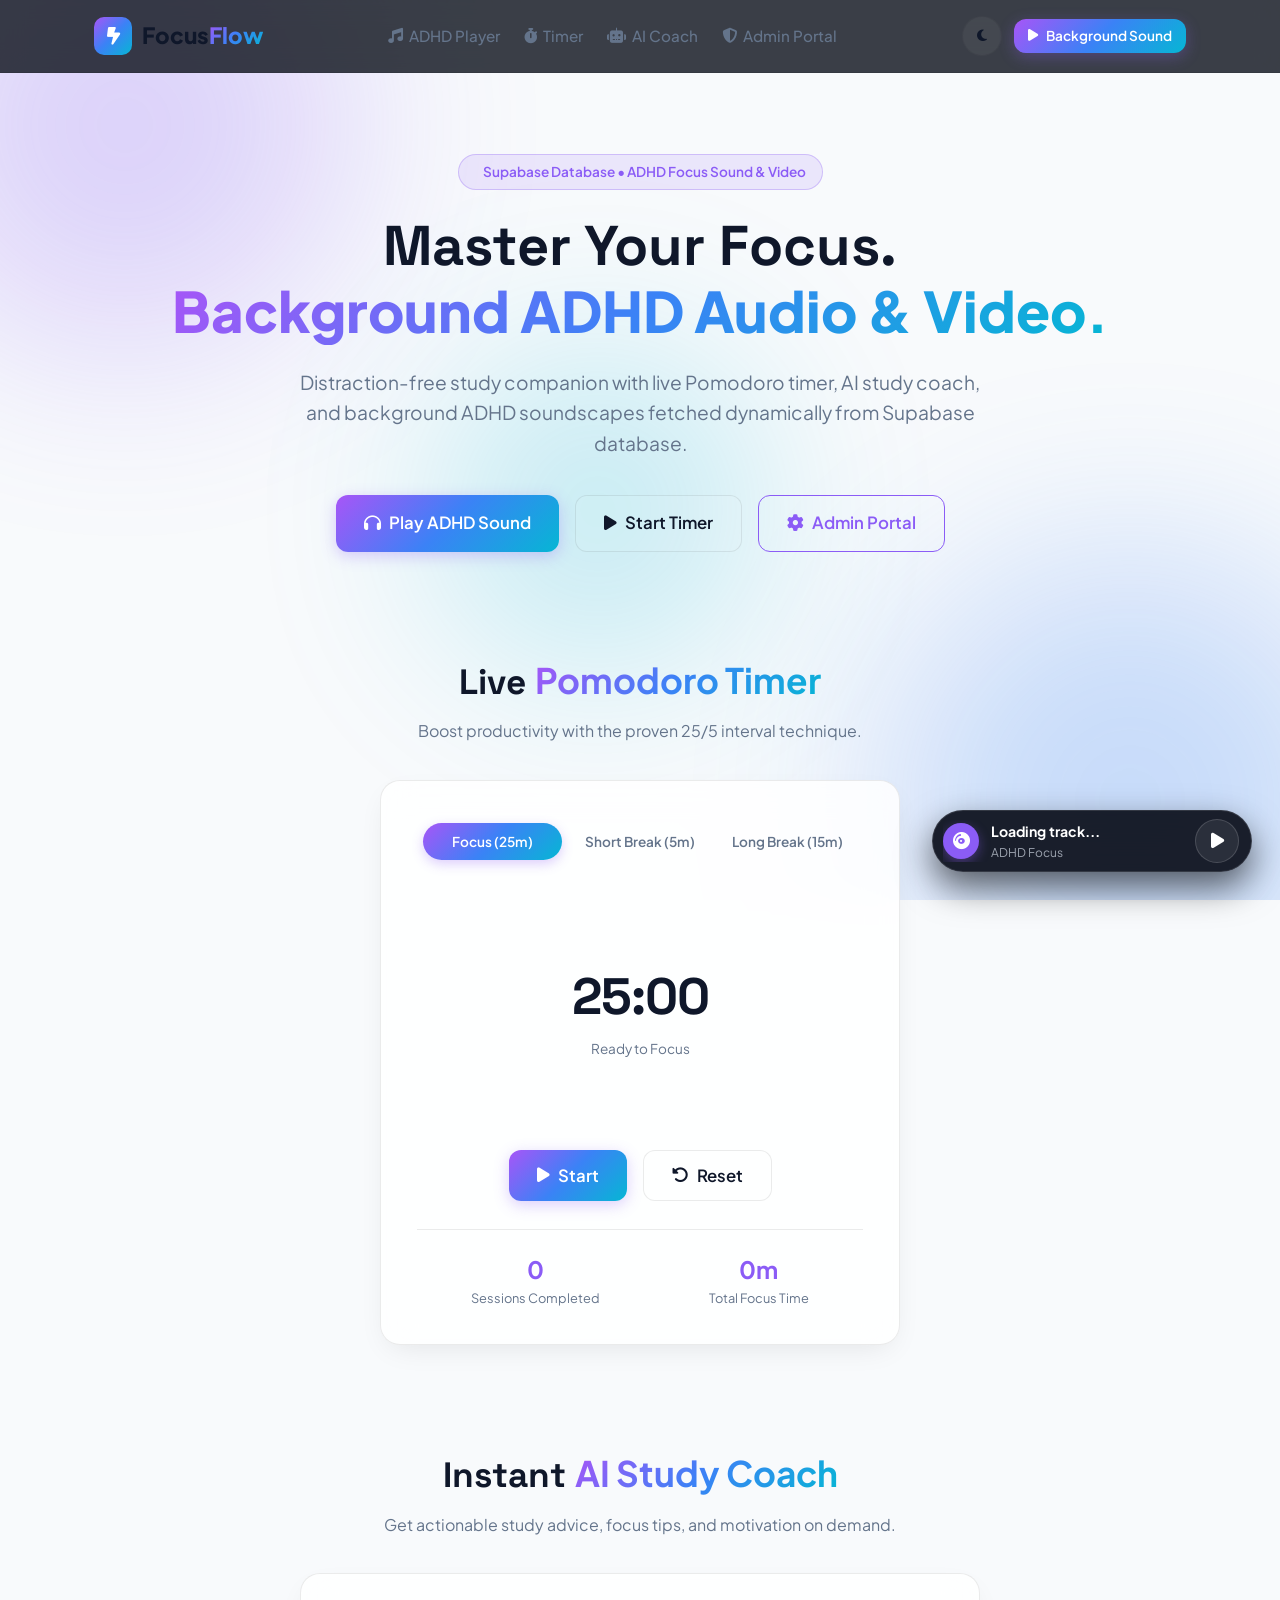
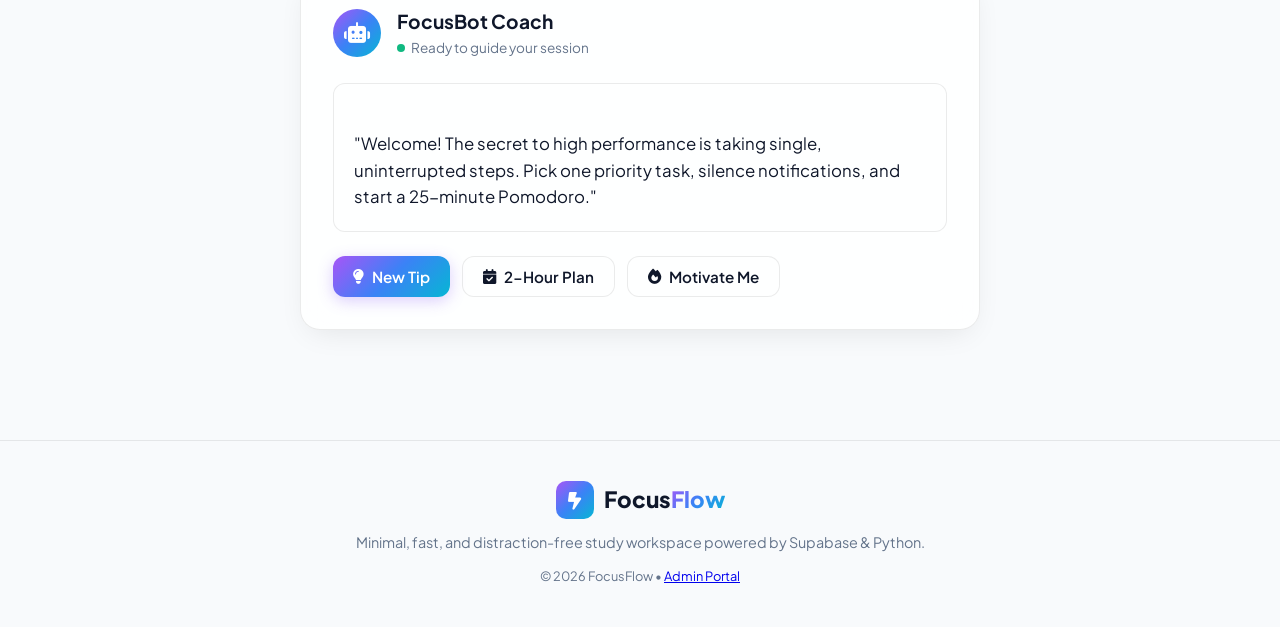
==== index.html @ 46e99bf9 "FocusFlow: Add Supabase ADHD media player, Admin Portal, and Python server" ====
<!DOCTYPE html>
<html lang="en" data-theme="dark">
<head>
  <meta charset="UTF-8">
  <meta name="viewport" content="width=device-width, initial-scale=1.0">
  <title>FocusFlow — Minimal AI Study Partner & ADHD Focus Player</title>
  <link rel="preconnect" href="https://fonts.googleapis.com">
  <link rel="preconnect" href="https://fonts.gstatic.com" crossorigin>
  <link href="https://fonts.googleapis.com/css2?family=Plus+Jakarta+Sans:wght@400;500;600;700;800&family=Space+Grotesk:wght@600;700&display=swap" rel="stylesheet">
  <link rel="stylesheet" href="https://cdnjs.cloudflare.com/ajax/libs/font-awesome/6.5.2/css/all.min.css">
  <link rel="stylesheet" href="style.css">
</head>
<body>
  <!-- Ambient background glow orbs -->
  <div class="bg-glow">
    <div class="glow-orb orb-1"></div>
    <div class="glow-orb orb-2"></div>
    <div class="glow-orb orb-3"></div>
  </div>

  <!-- Background Video Overlay Container -->
  <div id="videoBackground" class="video-bg-container hidden">
    <iframe id="bgVideoIframe" src="" frameborder="0" allow="autoplay; encrypted-media" allowfullscreen></iframe>
    <div class="video-overlay-shade"></div>
    <button id="closeVideoBgBtn" class="btn-close-video" title="Close Background Video"><i class="fa-solid fa-xmark"></i></button>
  </div>

  <!-- Top Navigation Bar -->
  <header class="navbar">
    <div class="nav-container">
      <a href="#" class="brand">
        <span class="brand-icon"><i class="fa-solid fa-bolt-lightning"></i></span>
        <span class="brand-name">Focus<span class="gradient-text">Flow</span></span>
      </a>
      <div class="nav-links">
        <a href="#adhd-player"><i class="fa-solid fa-music"></i> ADHD Player</a>
        <a href="#timer-demo"><i class="fa-solid fa-stopwatch"></i> Timer</a>
        <a href="#ai-coach"><i class="fa-solid fa-robot"></i> AI Coach</a>
        <a href="admin.html" class="nav-admin-link"><i class="fa-solid fa-shield-halved"></i> Admin Portal</a>
      </div>
      <div class="nav-actions">
        <button id="themeToggle" class="icon-button" title="Toggle Theme" aria-label="Toggle theme">
          <i class="fa-solid fa-moon" id="themeIcon"></i>
        </button>
        <a href="#adhd-player" class="btn btn-primary btn-sm"><i class="fa-solid fa-play"></i> Background Sound</a>
      </div>
    </div>
  </header>

  <!-- Hero Section -->
  <main>
    <section class="hero-section">
      <div class="container hero-container">
        <div class="badge">
          <i class="fa-solid fa-sparkles"></i> Supabase Database • ADHD Focus Sound & Video
        </div>
        <h1 class="hero-title">
          Master Your Focus.<br>
          <span class="gradient-text">Background ADHD Audio & Video.</span>
        </h1>
        <p class="hero-subtitle">
          Distraction-free study companion with live Pomodoro timer, AI study coach, and background ADHD soundscapes fetched dynamically from Supabase database.
        </p>
        <div class="hero-buttons">
          <a href="#adhd-player" class="btn btn-primary btn-lg">
            <i class="fa-solid fa-headphones"></i> Play ADHD Sound
          </a>
          <a href="#timer-demo" class="btn btn-secondary btn-lg">
            <i class="fa-solid fa-play"></i> Start Timer
          </a>
          <a href="admin.html" class="btn btn-outline btn-lg">
            <i class="fa-solid fa-gear"></i> Admin Portal
          </a>
        </div>
      </div>
    </section>

    <!-- Interactive Live Pomodoro Timer Demo Section -->
    <section id="timer-demo" class="timer-section">
      <div class="container">
        <div class="section-header">
          <h2 class="section-title">Live <span class="gradient-text">Pomodoro Timer</span></h2>
          <p class="section-desc">Boost productivity with the proven 25/5 interval technique.</p>
        </div>

        <div class="timer-card glass-card">
          <div class="timer-modes">
            <button class="mode-tab active" data-time="1500" data-label="Focus Session">Focus (25m)</button>
            <button class="mode-tab" data-time="300" data-label="Short Break">Short Break (5m)</button>
            <button class="mode-tab" data-time="900" data-label="Long Break">Long Break (15m)</button>
          </div>

          <div class="timer-circle-wrap">
            <svg class="progress-ring" width="220" height="220">
              <circle class="progress-ring-bg" stroke="currentColor" stroke-width="8" fill="transparent" r="95" cx="110" cy="110"/>
              <circle class="progress-ring-fg" id="progressRing" stroke="currentColor" stroke-width="8" fill="transparent" r="95" cx="110" cy="110"/>
            </svg>
            <div class="timer-center-info">
              <span id="timeDisplay" class="time-text">25:00</span>
              <span id="sessionStatus" class="session-label">Ready to Focus</span>
            </div>
          </div>

          <div class="timer-controls">
            <button id="startTimerBtn" class="btn btn-primary btn-lg">
              <i class="fa-solid fa-play" id="playIcon"></i> <span id="startBtnText">Start</span>
            </button>
            <button id="resetTimerBtn" class="btn btn-secondary btn-lg" title="Reset Timer">
              <i class="fa-solid fa-rotate-left"></i> Reset
            </button>
          </div>

          <div class="quick-stats">
            <div class="stat-box">
              <span class="stat-num" id="sessionsCompleted">0</span>
              <span class="stat-text">Sessions Completed</span>
            </div>
            <div class="stat-box">
              <span class="stat-num" id="minutesFocused">0m</span>
              <span class="stat-text">Total Focus Time</span>
            </div>
          </div>
        </div>
      </div>
    </section>

    <!-- AI Study Coach Section -->
    <section id="ai-coach" class="ai-section">
      <div class="container">
        <div class="section-header">
          <h2 class="section-title">Instant <span class="gradient-text">AI Study Coach</span></h2>
          <p class="section-desc">Get actionable study advice, focus tips, and motivation on demand.</p>
        </div>

        <div class="ai-card glass-card">
          <div class="ai-coach-header">
            <div class="ai-avatar">
              <i class="fa-solid fa-robot"></i>
            </div>
            <div>
              <h3 class="ai-name">FocusBot Coach</h3>
              <p class="ai-status"><span class="status-dot"></span> Ready to guide your session</p>
            </div>
          </div>

          <div class="ai-bubble" id="aiAdvice">
            "Welcome! The secret to high performance is taking single, uninterrupted steps. Pick one priority task, silence notifications, and start a 25-minute Pomodoro."
          </div>

          <div class="ai-actions">
            <button id="getTipBtn" class="btn btn-primary">
              <i class="fa-solid fa-lightbulb"></i> New Tip
            </button>
            <button id="getPlanBtn" class="btn btn-secondary">
              <i class="fa-solid fa-calendar-check"></i> 2-Hour Plan
            </button>
            <button id="getMotivationBtn" class="btn btn-secondary">
              <i class="fa-solid fa-fire"></i> Motivate Me
            </button>
          </div>
        </div>
      </div>
    </section>
  </main>

  <!-- Persistent Bottom-Right Capsule ADHD Audio & Video Player -->
  <div class="floating-capsule-player" id="miniPlayer">
    <div class="capsule-left">
      <div class="capsule-cd-icon">
        <i class="fa-solid fa-compact-disc" id="cdIcon"></i>
      </div>
      <div class="capsule-track-info" id="capsuleTrackInfo" title="Click to change track">
        <span id="miniTrackTitle" class="capsule-title">Loading track...</span>
        <span id="miniTrackCategory" class="capsule-sub">ADHD Focus</span>
      </div>
    </div>
    <select id="trackSelect" class="capsule-select-overlay" title="Select ADHD Track"></select>
    <div class="capsule-controls">
      <button id="miniPlayBtn" class="capsule-play-btn" title="Play / Pause">
        <i class="fa-solid fa-play" id="miniPlayIcon"></i>
      </button>
    </div>
  </div>

  <!-- Footer -->
  <footer class="footer">
    <div class="container footer-content">
      <div class="brand">
        <span class="brand-icon"><i class="fa-solid fa-bolt-lightning"></i></span>
        <span class="brand-name">Focus<span class="gradient-text">Flow</span></span>
      </div>
      <p class="footer-text">Minimal, fast, and distraction-free study workspace powered by Supabase & Python.</p>
      <p class="copyright">© 2026 FocusFlow • <a href="admin.html" class="footer-admin-link">Admin Portal</a></p>
    </div>
  </footer>

  <script src="script.js"></script>
</body>
</html>
---- style.css ----
/* ==========================================================================
   FocusFlow Modern Dark Glassmorphism CSS Design System
   ========================================================================== */

:root {
  --bg-primary: #0b0f19;
  --bg-card: rgba(18, 24, 38, 0.75);
  --bg-card-hover: rgba(28, 36, 56, 0.85);
  --border-color: rgba(255, 255, 255, 0.08);
  --text-main: #f3f4f6;
  --text-muted: #9ca3af;
  --accent-purple: #8b5cf6;
  --accent-blue: #3b82f6;
  --accent-cyan: #06b6d4;
  --accent-green: #10b981;
  --accent-red: #ef4444;
  --gradient-brand: linear-gradient(135deg, #a855f7 0%, #3b82f6 50%, #06b6d4 100%);
  --radius-lg: 20px;
  --radius-md: 12px;
  --radius-sm: 8px;
  --shadow-lg: 0 20px 40px -15px rgba(0, 0, 0, 0.5);
  --transition-fast: all 0.2s cubic-bezier(0.4, 0, 0.2, 1);
}

[data-theme="light"] {
  --bg-primary: #f8fafc;
  --bg-card: rgba(255, 255, 255, 0.85);
  --bg-card-hover: rgba(255, 255, 255, 0.95);
  --border-color: rgba(0, 0, 0, 0.08);
  --text-main: #0f172a;
  --text-muted: #64748b;
  --shadow-lg: 0 10px 30px -10px rgba(0, 0, 0, 0.1);
}

* {
  box-sizing: border-box;
  margin: 0;
  padding: 0;
  font-family: 'Plus Jakarta Sans', -apple-system, sans-serif;
}

body {
  background-color: var(--bg-primary);
  color: var(--text-main);
  min-height: 100vh;
  line-height: 1.6;
  overflow-x: hidden;
  position: relative;
  transition: background-color 0.3s ease, color 0.3s ease;
}

/* Background Ambient Orbs */
.bg-glow {
  position: fixed;
  inset: 0;
  pointer-events: none;
  z-index: -1;
  overflow: hidden;
}

.glow-orb {
  position: absolute;
  border-radius: 50%;
  filter: blur(100px);
  opacity: 0.25;
}

.orb-1 { width: 450px; height: 450px; background: #8b5cf6; top: -100px; left: -100px; }
.orb-2 { width: 500px; height: 500px; background: #3b82f6; bottom: -150px; right: -100px; }
.orb-3 { width: 300px; height: 300px; background: #06b6d4; top: 40%; left: 35%; }

.container {
  max-width: 1140px;
  margin: 0 auto;
  padding: 0 24px;
}

.gradient-text {
  background: var(--gradient-brand);
  -webkit-background-clip: text;
  -webkit-text-fill-color: transparent;
}

.glass-card {
  background: var(--bg-card);
  backdrop-filter: blur(16px);
  -webkit-backdrop-filter: blur(16px);
  border: 1px solid var(--border-color);
  border-radius: var(--radius-lg);
  box-shadow: var(--shadow-lg);
  transition: var(--transition-fast);
}

.glass-card:hover {
  border-color: rgba(255, 255, 255, 0.15);
}

/* Navbar */
.navbar {
  position: sticky;
  top: 0;
  z-index: 100;
  background: rgba(11, 15, 25, 0.8);
  backdrop-filter: blur(12px);
  border-bottom: 1px solid var(--border-color);
  padding: 16px 0;
}

.nav-container {
  display: flex;
  align-items: center;
  justify-content: space-between;
  max-width: 1140px;
  margin: 0 auto;
  padding: 0 24px;
}

.brand {
  display: flex;
  align-items: center;
  gap: 10px;
  text-decoration: none;
  font-size: 1.4rem;
  font-weight: 800;
  color: var(--text-main);
  font-family: 'Space Grotesk', sans-serif;
}

.brand-icon {
  width: 38px;
  height: 38px;
  background: var(--gradient-brand);
  border-radius: 10px;
  display: flex;
  align-items: center;
  justify-content: center;
  color: white;
  font-size: 1.1rem;
}

.badge-admin {
  font-size: 0.75rem;
  padding: 2px 8px;
  background: rgba(139, 92, 246, 0.2);
  color: var(--accent-purple);
  border: 1px solid rgba(139, 92, 246, 0.4);
  border-radius: 6px;
  margin-left: 6px;
  vertical-align: middle;
}

.nav-links {
  display: flex;
  gap: 24px;
}

.nav-links a {
  color: var(--text-muted);
  text-decoration: none;
  font-weight: 500;
  font-size: 0.95rem;
  transition: var(--transition-fast);
  display: flex;
  align-items: center;
  gap: 6px;
}

.nav-links a:hover {
  color: var(--text-main);
}

.nav-actions {
  display: flex;
  align-items: center;
  gap: 12px;
}

/* Buttons */
.btn {
  display: inline-flex;
  align-items: center;
  justify-content: center;
  gap: 8px;
  padding: 10px 20px;
  border-radius: var(--radius-md);
  font-weight: 600;
  font-size: 0.95rem;
  cursor: pointer;
  border: none;
  transition: var(--transition-fast);
  text-decoration: none;
}

.btn-primary {
  background: var(--gradient-brand);
  color: white;
  box-shadow: 0 4px 15px rgba(139, 92, 246, 0.3);
}

.btn-primary:hover {
  transform: translateY(-2px);
  box-shadow: 0 6px 20px rgba(139, 92, 246, 0.4);
}

.btn-secondary {
  background: rgba(255, 255, 255, 0.06);
  color: var(--text-main);
  border: 1px solid var(--border-color);
}

.btn-secondary:hover {
  background: rgba(255, 255, 255, 0.12);
}

.btn-outline {
  background: transparent;
  border: 1px solid var(--accent-purple);
  color: var(--accent-purple);
}

.btn-outline:hover {
  background: rgba(139, 92, 246, 0.1);
}

.btn-danger {
  background: rgba(239, 68, 68, 0.15);
  color: var(--accent-red);
  border: 1px solid rgba(239, 68, 68, 0.3);
}

.btn-danger:hover {
  background: rgba(239, 68, 68, 0.3);
}

.btn-sm { padding: 6px 14px; font-size: 0.85rem; }
.btn-lg { padding: 14px 28px; font-size: 1.05rem; }
.btn-block { width: 100%; }

.icon-button {
  width: 40px;
  height: 40px;
  border-radius: 50%;
  background: rgba(255, 255, 255, 0.05);
  border: 1px solid var(--border-color);
  color: var(--text-main);
  cursor: pointer;
  display: flex;
  align-items: center;
  justify-content: center;
  transition: var(--transition-fast);
}

.icon-button:hover {
  background: rgba(255, 255, 255, 0.1);
}

.btn-circle {
  width: 44px;
  height: 44px;
  border-radius: 50%;
  border: 1px solid var(--border-color);
  background: rgba(255, 255, 255, 0.08);
  color: var(--text-main);
  cursor: pointer;
  display: flex;
  align-items: center;
  justify-content: center;
  font-size: 1.1rem;
  transition: var(--transition-fast);
}

.btn-circle:hover {
  background: rgba(255, 255, 255, 0.18);
  transform: scale(1.05);
}

.btn-play-main {
  width: 56px;
  height: 56px;
  background: var(--gradient-brand);
  color: white;
  border: none;
  font-size: 1.3rem;
  box-shadow: 0 0 20px rgba(139, 92, 246, 0.4);
}

.btn-play-main:hover {
  transform: scale(1.08);
  box-shadow: 0 0 25px rgba(139, 92, 246, 0.6);
}

/* Hero Section */
.hero-section {
  padding: 80px 0 50px;
  text-align: center;
}

.badge {
  display: inline-flex;
  align-items: center;
  gap: 8px;
  padding: 6px 16px;
  border-radius: 30px;
  background: rgba(139, 92, 246, 0.12);
  border: 1px solid rgba(139, 92, 246, 0.3);
  color: var(--accent-purple);
  font-size: 0.85rem;
  font-weight: 600;
  margin-bottom: 24px;
}

.hero-title {
  font-size: 3.5rem;
  font-weight: 800;
  line-height: 1.15;
  margin-bottom: 20px;
  font-family: 'Space Grotesk', sans-serif;
}

.hero-subtitle {
  font-size: 1.2rem;
  color: var(--text-muted);
  max-width: 680px;
  margin: 0 auto 36px;
}

.hero-buttons {
  display: flex;
  justify-content: center;
  gap: 16px;
  flex-wrap: wrap;
}

/* Sections */
.player-section, .timer-section, .ai-section, .features-section {
  padding: 50px 0;
}

.section-header {
  text-align: center;
  margin-bottom: 36px;
}

.section-title {
  font-size: 2.2rem;
  font-weight: 700;
  margin-bottom: 8px;
  font-family: 'Space Grotesk', sans-serif;
}

.section-desc {
  color: var(--text-muted);
  font-size: 1rem;
}

/* ADHD Player Card */
.player-card {
  padding: 32px;
}

.player-header {
  display: flex;
  justify-content: space-between;
  align-items: center;
  margin-bottom: 24px;
  padding-bottom: 20px;
  border-bottom: 1px solid var(--border-color);
}

.player-status-wrap {
  display: flex;
  align-items: center;
  gap: 16px;
}

.now-playing-label {
  font-size: 0.75rem;
  font-weight: 700;
  color: var(--accent-purple);
  letter-spacing: 1px;
}

.track-title {
  font-size: 1.4rem;
  font-weight: 700;
  margin: 2px 0 4px;
}

.track-category-badge {
  display: inline-block;
  padding: 2px 10px;
  background: rgba(6, 182, 212, 0.15);
  color: var(--accent-cyan);
  border: 1px solid rgba(6, 182, 212, 0.3);
  border-radius: 12px;
  font-size: 0.75rem;
  font-weight: 600;
}

/* Equalizer Animation */
.playing-equalizer {
  display: flex;
  align-items: flex-end;
  gap: 3px;
  height: 24px;
}

.playing-equalizer span {
  width: 4px;
  height: 100%;
  background: var(--gradient-brand);
  border-radius: 3px;
  animation: eqBounce 1.2s infinite ease-in-out alternate;
}

.playing-equalizer span:nth-child(1) { animation-delay: 0.1s; }
.playing-equalizer span:nth-child(2) { animation-delay: 0.3s; }
.playing-equalizer span:nth-child(3) { animation-delay: 0.2s; }
.playing-equalizer span:nth-child(4) { animation-delay: 0.4s; }

@keyframes eqBounce {
  0% { height: 4px; }
  100% { height: 24px; }
}

.player-controls-row {
  display: flex;
  align-items: center;
  justify-content: space-between;
  margin-bottom: 24px;
}

.audio-controls {
  display: flex;
  align-items: center;
  gap: 16px;
}

.volume-wrap {
  display: flex;
  align-items: center;
  gap: 12px;
  background: rgba(255, 255, 255, 0.03);
  padding: 8px 16px;
  border-radius: 30px;
  border: 1px solid var(--border-color);
}

.volume-slider {
  accent-color: var(--accent-purple);
  cursor: pointer;
  width: 100px;
}

.track-selector-section {
  display: flex;
  flex-direction: column;
  gap: 16px;
}

.filter-pills {
  display: flex;
  gap: 10px;
  flex-wrap: wrap;
}

.pill {
  padding: 6px 14px;
  border-radius: 20px;
  background: rgba(255, 255, 255, 0.05);
  border: 1px solid var(--border-color);
  color: var(--text-muted);
  font-size: 0.85rem;
  font-weight: 500;
  cursor: pointer;
  transition: var(--transition-fast);
}

.pill.active, .pill:hover {
  background: rgba(139, 92, 246, 0.2);
  color: var(--accent-purple);
  border-color: rgba(139, 92, 246, 0.4);
}

.select-wrapper {
  display: flex;
  flex-direction: column;
  gap: 8px;
}

.select-wrapper label {
  font-size: 0.85rem;
  font-weight: 600;
  color: var(--text-muted);
}

.track-select-dropdown {
  width: 100%;
  padding: 12px 16px;
  border-radius: var(--radius-md);
  background: rgba(11, 15, 25, 0.9);
  color: var(--text-main);
  border: 1px solid var(--border-color);
  font-size: 0.95rem;
  cursor: pointer;
  outline: none;
}

/* Background Video Overlay */
.video-bg-container {
  position: fixed;
  inset: 0;
  z-index: 999;
  background: black;
  display: flex;
  align-items: center;
  justify-content: center;
}

.video-bg-container iframe {
  width: 100vw;
  height: 100vh;
  border: none;
  pointer-events: auto;
}

.video-overlay-shade {
  position: absolute;
  inset: 0;
  background: rgba(0, 0, 0, 0.35);
  pointer-events: none;
}

.btn-close-video {
  position: absolute;
  top: 24px;
  right: 24px;
  z-index: 1000;
  width: 48px;
  height: 48px;
  border-radius: 50%;
  background: rgba(0, 0, 0, 0.7);
  color: white;
  border: 1px solid rgba(255, 255, 255, 0.3);
  font-size: 1.4rem;
  cursor: pointer;
  display: flex;
  align-items: center;
  justify-content: center;
}

/* Timer Section */
.timer-card {
  max-width: 520px;
  margin: 0 auto;
  padding: 36px;
  text-align: center;
}

.timer-modes {
  display: flex;
  justify-content: center;
  gap: 8px;
  background: rgba(255, 255, 255, 0.04);
  padding: 6px;
  border-radius: 30px;
  margin-bottom: 32px;
}

.mode-tab {
  flex: 1;
  padding: 10px;
  border-radius: 20px;
  border: none;
  background: transparent;
  color: var(--text-muted);
  font-weight: 600;
  font-size: 0.85rem;
  cursor: pointer;
  transition: var(--transition-fast);
}

.mode-tab.active {
  background: var(--gradient-brand);
  color: white;
  box-shadow: 0 4px 12px rgba(139, 92, 246, 0.3);
}

.timer-circle-wrap {
  position: relative;
  width: 220px;
  height: 220px;
  margin: 0 auto 32px;
  display: flex;
  align-items: center;
  justify-content: center;
}

.progress-ring {
  transform: rotate(-90deg);
}

.progress-ring-bg { stroke: rgba(255, 255, 255, 0.08); }
.progress-ring-fg {
  stroke: url(#gradient);
  stroke-dasharray: 596.9;
  stroke-dashoffset: 0;
  stroke-linecap: round;
  transition: stroke-dashoffset 0.5s ease;
}

.timer-center-info {
  position: absolute;
  display: flex;
  flex-direction: column;
  align-items: center;
}

.time-text {
  font-size: 3.2rem;
  font-weight: 800;
  font-family: 'Space Grotesk', sans-serif;
  letter-spacing: -1px;
}

.session-label {
  font-size: 0.85rem;
  color: var(--text-muted);
}

.timer-controls {
  display: flex;
  justify-content: center;
  gap: 16px;
  margin-bottom: 28px;
}

.quick-stats {
  display: flex;
  justify-content: space-around;
  border-top: 1px solid var(--border-color);
  padding-top: 20px;
}

.stat-box {
  display: flex;
  flex-direction: column;
}

.stat-num {
  font-size: 1.5rem;
  font-weight: 700;
  color: var(--accent-purple);
}

.stat-text {
  font-size: 0.8rem;
  color: var(--text-muted);
}

/* AI Section */
.ai-card {
  max-width: 680px;
  margin: 0 auto;
  padding: 32px;
}

.ai-coach-header {
  display: flex;
  align-items: center;
  gap: 16px;
  margin-bottom: 24px;
}

.ai-avatar {
  width: 48px;
  height: 48px;
  border-radius: 50%;
  background: var(--gradient-brand);
  display: flex;
  align-items: center;
  justify-content: center;
  color: white;
  font-size: 1.3rem;
}

.ai-name { font-size: 1.2rem; font-weight: 700; }
.ai-status { font-size: 0.85rem; color: var(--text-muted); display: flex; align-items: center; gap: 6px; }

.status-dot {
  width: 8px;
  height: 8px;
  background: var(--accent-green);
  border-radius: 50%;
  display: inline-block;
}

.ai-bubble {
  background: rgba(255, 255, 255, 0.04);
  border: 1px solid var(--border-color);
  padding: 20px;
  border-radius: var(--radius-md);
  font-size: 1.05rem;
  margin-bottom: 24px;
  min-height: 80px;
  transition: opacity 0.2s ease;
  white-space: pre-line;
}

.ai-actions {
  display: flex;
  gap: 12px;
  flex-wrap: wrap;
}

/* Floating Bottom-Right Capsule Player (Exact Match to Design) */
.floating-capsule-player {
  position: fixed;
  bottom: 28px;
  right: 28px;
  z-index: 1000;
  display: flex;
  align-items: center;
  justify-content: space-between;
  gap: 16px;
  padding: 8px 12px 8px 10px;
  min-width: 320px;
  max-width: 360px;
  border-radius: 50px;
  background: rgba(15, 20, 32, 0.95);
  border: 1px solid rgba(255, 255, 255, 0.12);
  box-shadow: 0 15px 35px rgba(0, 0, 0, 0.6);
  backdrop-filter: blur(16px);
  -webkit-backdrop-filter: blur(16px);
  transition: transform 0.2s ease, box-shadow 0.2s ease;
}

.floating-capsule-player:hover {
  transform: translateY(-2px);
  box-shadow: 0 20px 40px rgba(0, 0, 0, 0.8);
  border-color: rgba(139, 92, 246, 0.4);
}

.capsule-left {
  display: flex;
  align-items: center;
  gap: 12px;
  flex: 1;
  overflow: hidden;
}

.capsule-cd-icon {
  width: 36px;
  height: 36px;
  border-radius: 50%;
  background: #8b5cf6;
  color: #ffffff;
  display: flex;
  align-items: center;
  justify-content: center;
  font-size: 1.05rem;
  flex-shrink: 0;
  box-shadow: 0 4px 12px rgba(139, 92, 246, 0.4);
}

.capsule-track-info {
  display: flex;
  flex-direction: column;
  overflow: hidden;
}

.capsule-title {
  font-weight: 700;
  font-size: 0.88rem;
  color: #ffffff;
  white-space: nowrap;
  overflow: hidden;
  text-overflow: ellipsis;
  max-width: 190px;
}

.capsule-sub {
  font-size: 0.75rem;
  color: #9ca3af;
  margin-top: 1px;
}

.capsule-select-overlay {
  position: absolute;
  left: 0;
  top: 0;
  width: 80%;
  height: 100%;
  opacity: 0;
  cursor: pointer;
  z-index: 2;
}

.capsule-controls {
  position: relative;
  z-index: 3;
  flex-shrink: 0;
}

.capsule-play-btn {
  width: 44px;
  height: 44px;
  border-radius: 50%;
  background: rgba(255, 255, 255, 0.08);
  border: 1px solid rgba(255, 255, 255, 0.15);
  color: #ffffff;
  display: flex;
  align-items: center;
  justify-content: center;
  font-size: 1.1rem;
  cursor: pointer;
  transition: all 0.2s ease;
}

.capsule-play-btn:hover {
  background: rgba(255, 255, 255, 0.2);
  transform: scale(1.06);
}

/* Admin Portal Styles */
.admin-container { padding-top: 40px; padding-bottom: 60px; }
.supabase-banner { display: flex; justify-content: space-between; align-items: center; padding: 20px 28px; margin-bottom: 30px; }
.banner-left { display: flex; align-items: center; gap: 16px; }
.supabase-logo { width: 44px; height: 44px; background: rgba(16, 185, 129, 0.15); color: var(--accent-green); border-radius: 12px; display: flex; align-items: center; justify-content: center; font-size: 1.3rem; }
.status-badge { padding: 6px 14px; background: rgba(16, 185, 129, 0.15); color: var(--accent-green); border: 1px solid rgba(16, 185, 129, 0.3); border-radius: 20px; font-size: 0.85rem; font-weight: 600; }

.admin-stats-grid { display: grid; grid-template-columns: repeat(auto-fit, minmax(200px, 1fr)); gap: 20px; margin-bottom: 32px; }
.stat-card { display: flex; align-items: center; gap: 16px; padding: 20px; }
.stat-icon { width: 48px; height: 48px; border-radius: 12px; display: flex; align-items: center; justify-content: center; font-size: 1.3rem; }
.icon-purple { background: rgba(139, 92, 246, 0.15); color: var(--accent-purple); }
.icon-blue { background: rgba(59, 130, 246, 0.15); color: var(--accent-blue); }
.icon-green { background: rgba(16, 185, 129, 0.15); color: var(--accent-green); }

.admin-content-grid { display: grid; grid-template-columns: 380px 1fr; gap: 28px; }
@media (max-width: 900px) { .admin-content-grid { grid-template-columns: 1fr; } }

.form-card, .table-card { padding: 28px; }
.card-header { margin-bottom: 24px; }
.card-header h3 { font-size: 1.3rem; font-weight: 700; margin-bottom: 4px; }
.card-header p { font-size: 0.85rem; color: var(--text-muted); }

.form-group { margin-bottom: 18px; display: flex; flex-direction: column; gap: 6px; }
.form-group label { font-size: 0.85rem; font-weight: 600; color: var(--text-muted); }
.form-group input, .form-group select {
  width: 100%;
  padding: 12px 14px;
  border-radius: var(--radius-md);
  background: rgba(11, 15, 25, 0.9);
  border: 1px solid var(--border-color);
  color: var(--text-main);
  font-size: 0.9rem;
}

.form-row { display: grid; grid-template-columns: 1fr 1fr; gap: 12px; }
.form-feedback { margin-top: 12px; font-size: 0.85rem; text-align: center; }
.form-feedback.success { color: var(--accent-green); }
.form-feedback.error { color: var(--accent-red); }

.table-responsive { overflow-x: auto; }
.admin-table { width: 100%; border-collapse: collapse; text-align: left; font-size: 0.9rem; }
.admin-table th { padding: 12px 16px; border-bottom: 1px solid var(--border-color); color: var(--text-muted); font-weight: 600; font-size: 0.8rem; text-transform: uppercase; }
.admin-table td { padding: 14px 16px; border-bottom: 1px solid var(--border-color); }
.badge-type { padding: 4px 10px; border-radius: 12px; font-size: 0.75rem; font-weight: 600; }
.badge-audio { background: rgba(139, 92, 246, 0.15); color: var(--accent-purple); }
.badge-video { background: rgba(59, 130, 246, 0.15); color: var(--accent-blue); }
.category-pill { padding: 2px 8px; background: rgba(255, 255, 255, 0.06); border-radius: 6px; font-size: 0.8rem; }

.footer { border-top: 1px solid var(--border-color); padding: 40px 0; text-align: center; margin-top: 60px; }
.footer-content { display: flex; flex-direction: column; align-items: center; gap: 12px; }
.footer-text { color: var(--text-muted); font-size: 0.9rem; }
.copyright { color: var(--text-muted); font-size: 0.8rem; }
.hidden { display: none !important; }
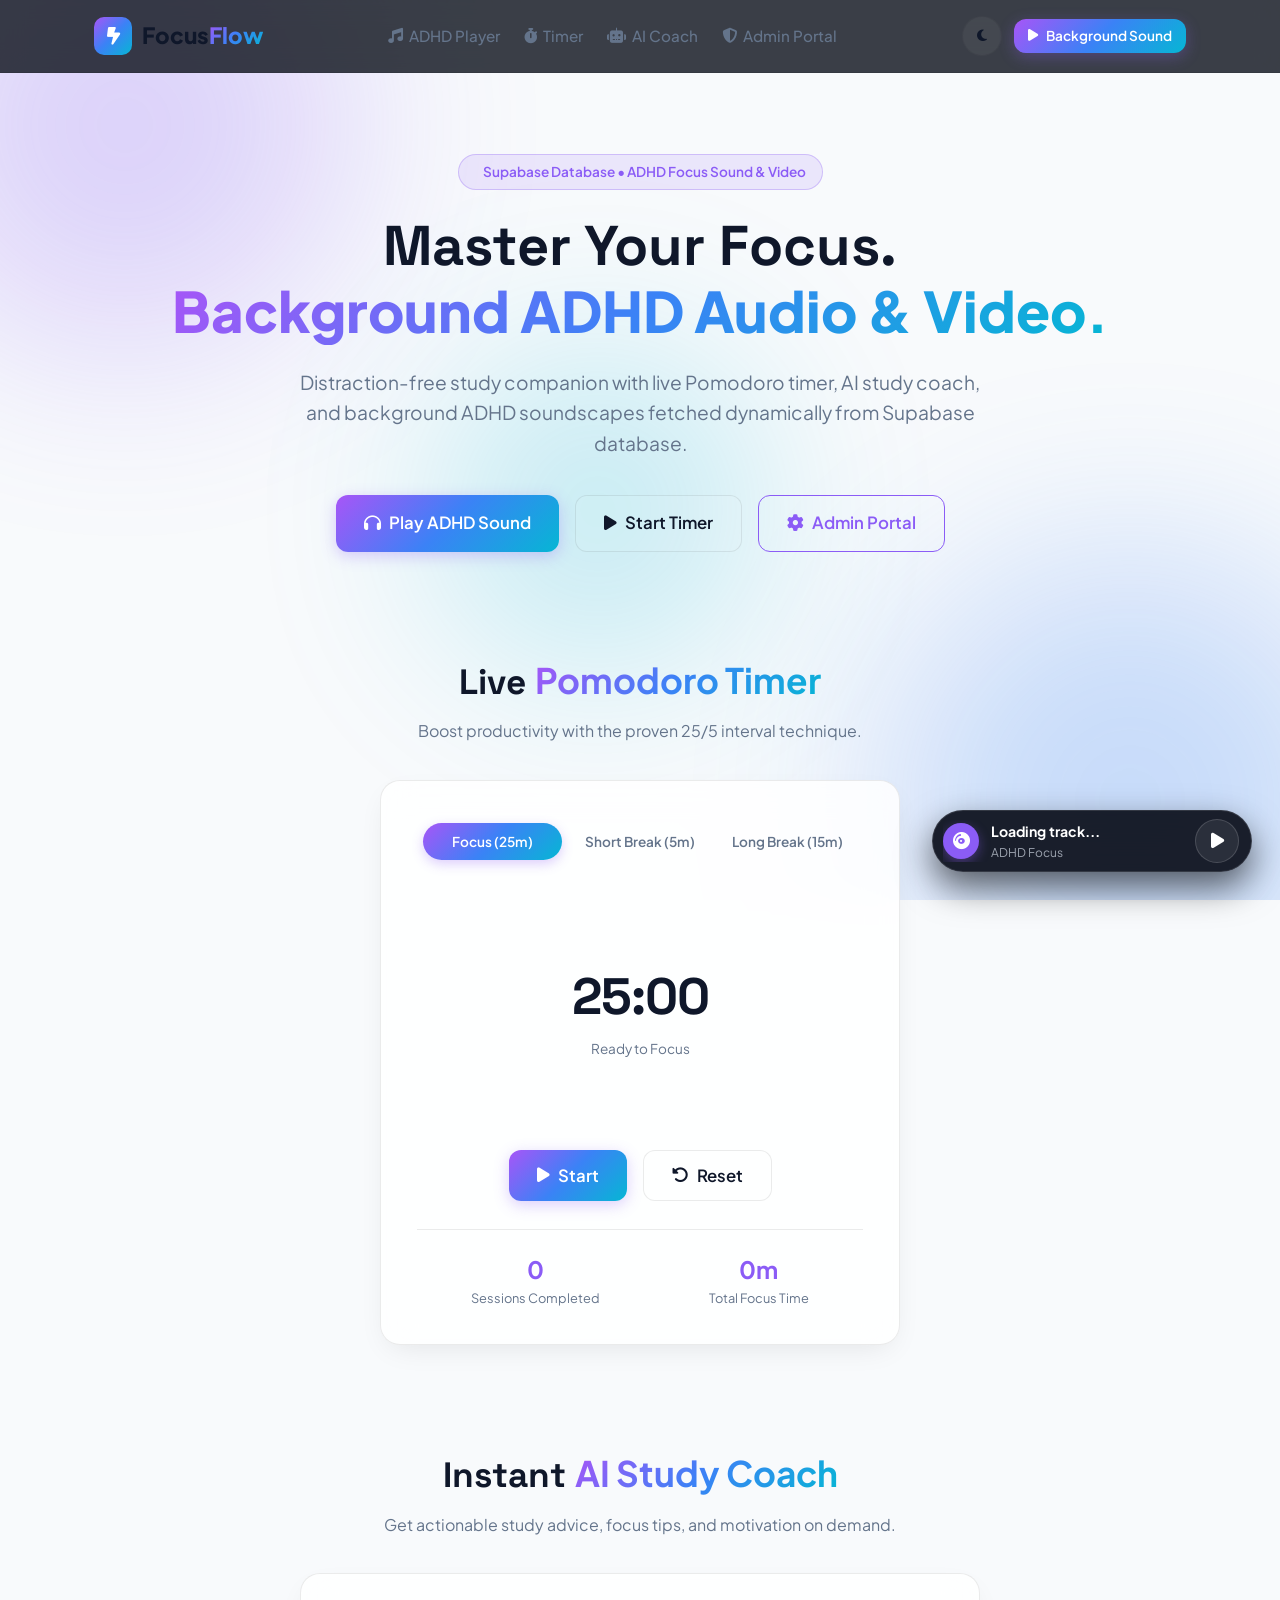
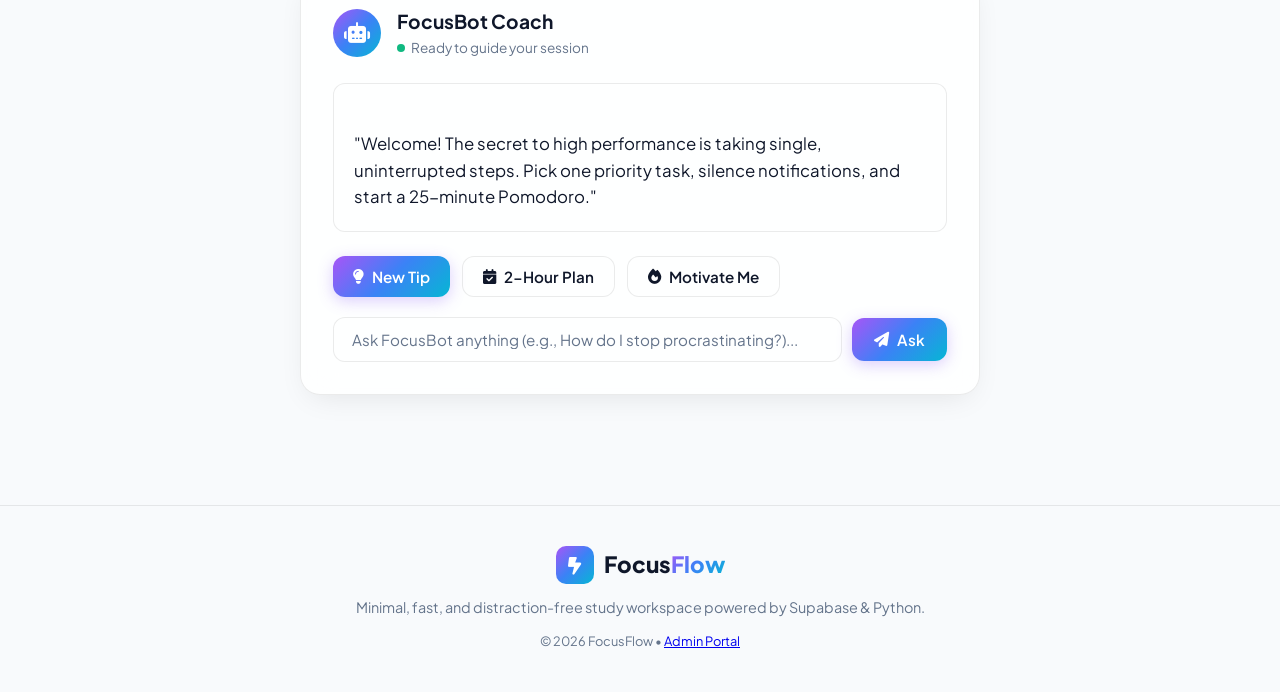
==== commit 76b356f7: "Enable custom questions for FocusBot AI coach with Gemini API integration" ====
--- a/index.html
+++ b/index.html
@@ -148,16 +148,34 @@
           </div>
 
           <div class="ai-actions">
-            <button id="getTipBtn" class="btn btn-primary">
+            <button id="getTipBtn" class="btn btn-primary" type="button">
               <i class="fa-solid fa-lightbulb"></i> New Tip
             </button>
-            <button id="getPlanBtn" class="btn btn-secondary">
+            <button id="getPlanBtn" class="btn btn-secondary" type="button">
               <i class="fa-solid fa-calendar-check"></i> 2-Hour Plan
             </button>
-            <button id="getMotivationBtn" class="btn btn-secondary">
+            <button id="getMotivationBtn" class="btn btn-secondary" type="button">
               <i class="fa-solid fa-fire"></i> Motivate Me
             </button>
           </div>
+
+          <!-- Ask Custom Question Form -->
+          <form id="aiChatForm" class="ai-chat-form">
+            <div class="ai-input-wrapper">
+              <input 
+                type="text" 
+                id="aiUserInput" 
+                class="ai-chat-input" 
+                placeholder="Ask FocusBot anything (e.g., How do I stop procrastinating?)..." 
+                autocomplete="off" 
+                maxlength="300"
+              />
+              <button type="submit" id="aiSendBtn" class="btn btn-primary ai-send-btn">
+                <i class="fa-solid fa-paper-plane"></i>
+                <span>Ask</span>
+              </button>
+            </div>
+          </form>
         </div>
       </div>
     </section>
--- a/style.css
+++ b/style.css
@@ -711,6 +711,60 @@
   display: flex;
   gap: 12px;
   flex-wrap: wrap;
+  margin-bottom: 20px;
+}
+
+.ai-chat-form {
+  margin-top: 10px;
+}
+
+.ai-input-wrapper {
+  display: flex;
+  gap: 10px;
+  align-items: center;
+}
+
+.ai-chat-input {
+  flex: 1;
+  background: rgba(255, 255, 255, 0.05);
+  border: 1px solid var(--border-color);
+  border-radius: var(--radius-md);
+  padding: 12px 18px;
+  color: var(--text-main);
+  font-size: 0.95rem;
+  outline: none;
+  transition: var(--transition-fast);
+}
+
+.ai-chat-input:focus {
+  border-color: var(--accent-purple);
+  box-shadow: 0 0 0 3px rgba(139, 92, 246, 0.2);
+  background: rgba(255, 255, 255, 0.08);
+}
+
+.ai-chat-input::placeholder {
+  color: var(--text-muted);
+}
+
+.ai-send-btn {
+  padding: 12px 22px;
+  white-space: nowrap;
+  gap: 8px;
+}
+
+.ai-bubble-user {
+  font-weight: 600;
+  color: var(--accent-cyan);
+  margin-bottom: 8px;
+  display: flex;
+  align-items: center;
+  gap: 6px;
+  font-size: 0.95rem;
+}
+
+.ai-bubble-bot {
+  color: var(--text-main);
+  line-height: 1.6;
 }
 
 /* Floating Bottom-Right Capsule Player (Exact Match to Design) */
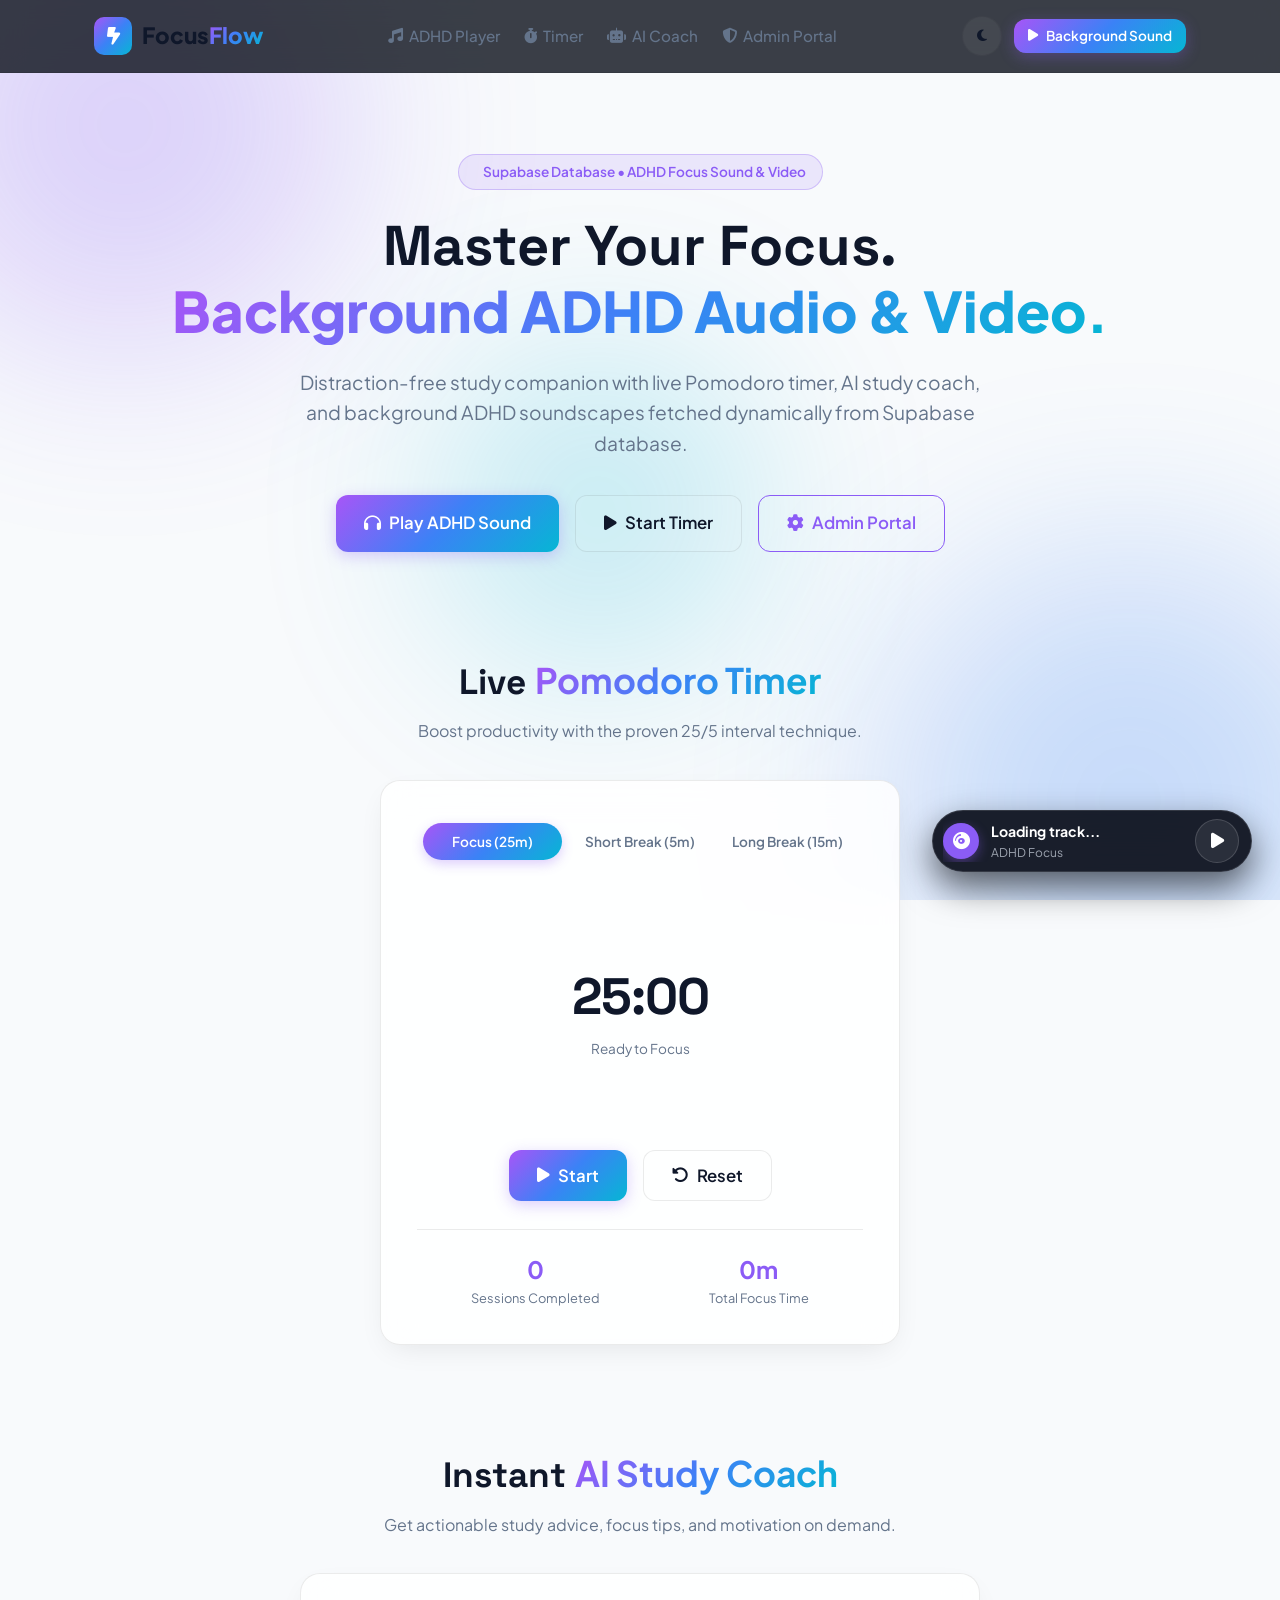
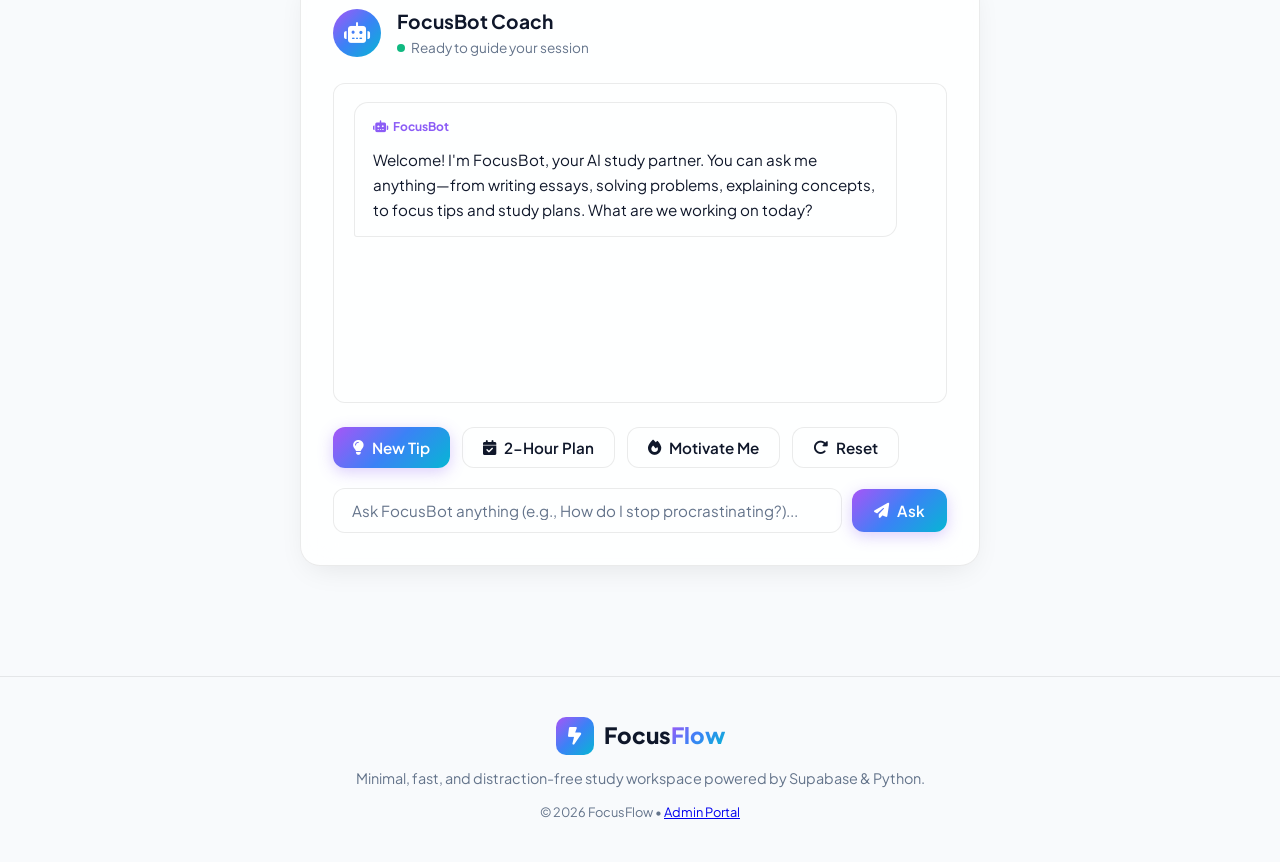
==== commit 1f8b87cd: "Fix AI coach to answer all user queries directly and provide scrollable chat feed" ====
--- a/index.html
+++ b/index.html
@@ -144,9 +144,13 @@
           </div>
 
           <div class="ai-bubble" id="aiAdvice">
-            "Welcome! The secret to high performance is taking single, uninterrupted steps. Pick one priority task, silence notifications, and start a 25-minute Pomodoro."
-          </div>
-
+            <div class="ai-msg ai-msg-bot">
+              <div class="ai-msg-bot-label"><i class="fa-solid fa-robot"></i> FocusBot</div>
+              <div>Welcome! I'm FocusBot, your AI study partner. You can ask me anything—from writing essays, solving problems, explaining concepts, to focus tips and study plans. What are we working on today?</div>
+            </div>
+          </div>
+
+          <!-- Pre-fed Quick Prompts -->
           <div class="ai-actions">
             <button id="getTipBtn" class="btn btn-primary" type="button">
               <i class="fa-solid fa-lightbulb"></i> New Tip
@@ -156,6 +160,9 @@
             </button>
             <button id="getMotivationBtn" class="btn btn-secondary" type="button">
               <i class="fa-solid fa-fire"></i> Motivate Me
+            </button>
+            <button id="clearChatBtn" class="btn btn-secondary" type="button" title="Reset chat history">
+              <i class="fa-solid fa-rotate-right"></i> Reset
             </button>
           </div>
 
--- a/style.css
+++ b/style.css
@@ -698,13 +698,88 @@
 .ai-bubble {
   background: rgba(255, 255, 255, 0.04);
   border: 1px solid var(--border-color);
-  padding: 20px;
+  padding: 18px 20px;
   border-radius: var(--radius-md);
-  font-size: 1.05rem;
+  font-size: 0.95rem;
   margin-bottom: 24px;
-  min-height: 80px;
-  transition: opacity 0.2s ease;
-  white-space: pre-line;
+  height: 320px;
+  max-height: 360px;
+  overflow-y: auto !important;
+  overflow-x: hidden;
+  word-break: break-word;
+  line-height: 1.65;
+  display: flex;
+  flex-direction: column;
+  gap: 14px;
+  scrollbar-width: thin;
+  scrollbar-color: var(--accent-purple) rgba(255, 255, 255, 0.08);
+}
+
+.ai-bubble::-webkit-scrollbar {
+  width: 7px;
+}
+
+.ai-bubble::-webkit-scrollbar-track {
+  background: rgba(255, 255, 255, 0.05);
+  border-radius: 10px;
+}
+
+.ai-bubble::-webkit-scrollbar-thumb {
+  background: var(--accent-purple);
+  border-radius: 10px;
+}
+
+.ai-bubble::-webkit-scrollbar-thumb:hover {
+  background: var(--accent-blue);
+}
+
+.ai-msg {
+  display: flex;
+  flex-direction: column;
+  gap: 4px;
+  width: 100%;
+}
+
+.ai-msg-user {
+  align-self: flex-end;
+  background: rgba(59, 130, 246, 0.14);
+  border: 1px solid rgba(59, 130, 246, 0.3);
+  padding: 10px 14px;
+  border-radius: 14px 14px 3px 14px;
+  max-width: 85%;
+  color: var(--text-main);
+  font-size: 0.92rem;
+}
+
+.ai-msg-user-label {
+  font-size: 0.75rem;
+  font-weight: 700;
+  color: var(--accent-cyan);
+  margin-bottom: 3px;
+  display: flex;
+  align-items: center;
+  gap: 5px;
+}
+
+.ai-msg-bot {
+  align-self: flex-start;
+  background: rgba(255, 255, 255, 0.035);
+  border: 1px solid var(--border-color);
+  padding: 14px 18px;
+  border-radius: 14px 14px 14px 3px;
+  max-width: 95%;
+  color: var(--text-main);
+  font-size: 0.95rem;
+}
+
+.ai-msg-bot-label {
+  font-size: 0.75rem;
+  font-weight: 700;
+  color: var(--accent-purple);
+  margin-bottom: 6px;
+  display: flex;
+  align-items: center;
+  gap: 5px;
 }
 
 .ai-actions {
@@ -750,21 +825,6 @@
   padding: 12px 22px;
   white-space: nowrap;
   gap: 8px;
-}
-
-.ai-bubble-user {
-  font-weight: 600;
-  color: var(--accent-cyan);
-  margin-bottom: 8px;
-  display: flex;
-  align-items: center;
-  gap: 6px;
-  font-size: 0.95rem;
-}
-
-.ai-bubble-bot {
-  color: var(--text-main);
-  line-height: 1.6;
 }
 
 /* Floating Bottom-Right Capsule Player (Exact Match to Design) */
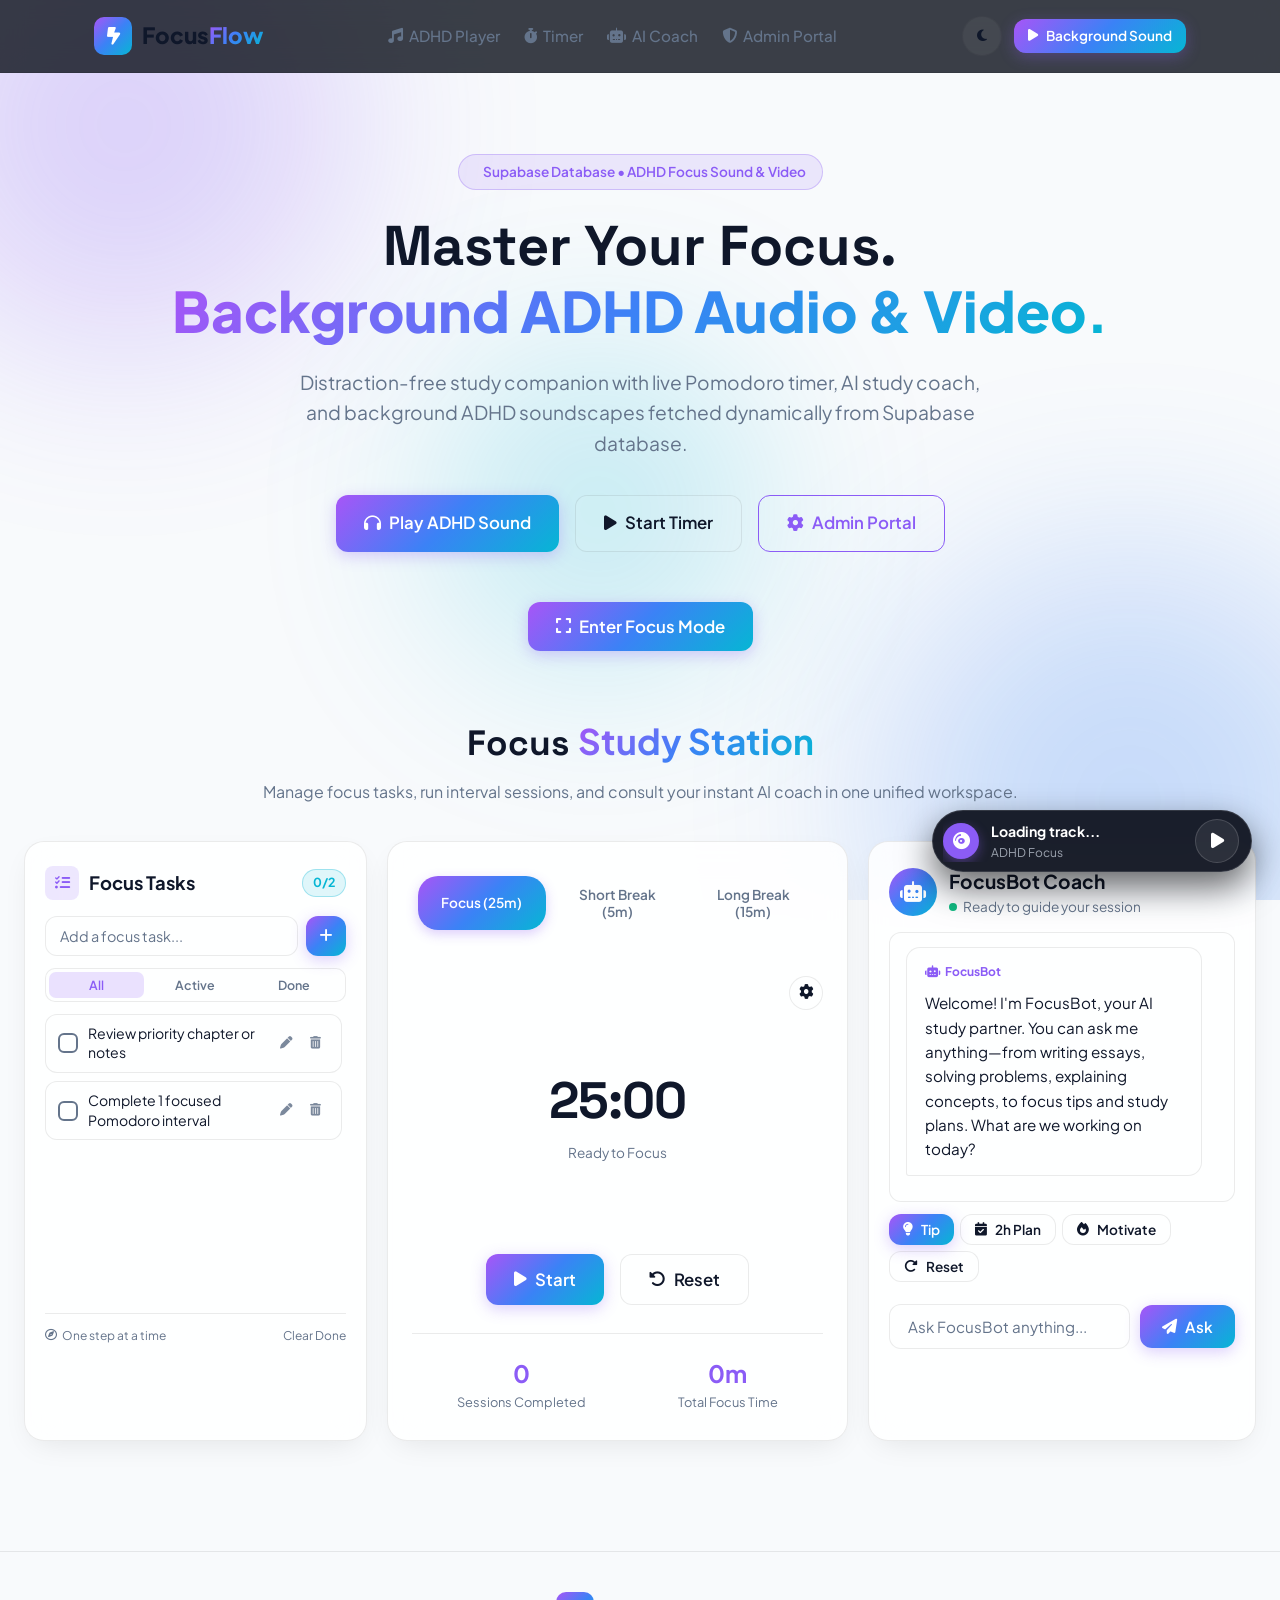
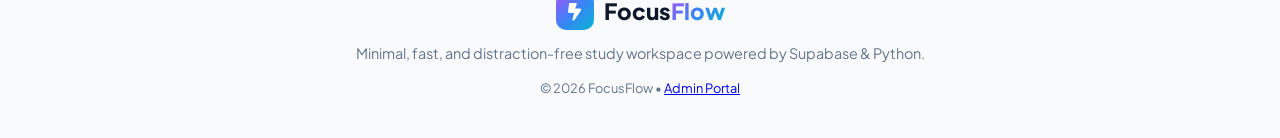
==== commit ba9f9241: "Add ADHD task sidebar, timer settings, and focus mode Adds a persistent task list with add/complete/" ====
--- a/index.html
+++ b/index.html
@@ -1,4 +1,4 @@
-<!DOCTYPE html>
+﻿<!DOCTYPE html>
 <html lang="en" data-theme="dark">
 <head>
   <meta charset="UTF-8">
@@ -12,6 +12,17 @@
 </head>
 <body>
   <!-- Ambient background glow orbs -->
+  <!-- SVG gradient defs for focus mode ring -->
+  <svg width="0" height="0" style="position:absolute">
+    <defs>
+      <linearGradient id="focusGradient" x1="0%" y1="0%" x2="100%" y2="100%">
+        <stop offset="0%" stop-color="#a855f7"/>
+        <stop offset="50%" stop-color="#3b82f6"/>
+        <stop offset="100%" stop-color="#06b6d4"/>
+      </linearGradient>
+    </defs>
+  </svg>
+
   <div class="bg-glow">
     <div class="glow-orb orb-1"></div>
     <div class="glow-orb orb-2"></div>
@@ -75,119 +86,172 @@
       </div>
     </section>
 
-    <!-- Interactive Live Pomodoro Timer Demo Section -->
+    <!-- Focus Mode Trigger Button -->
+    <div class="focus-mode-toggle-wrapper" style="text-align:center;margin:0 0 12px;">
+      <button id="focusModeToggle" class="btn btn-primary btn-lg">
+        <i class="fa-solid fa-expand"></i> Enter Focus Mode
+      </button>
+    </div>
+
+    <!-- Interactive Live Pomodoro Station (3-Column Layout: Tasks | Timer | AI Coach) -->
     <section id="timer-demo" class="timer-section">
-      <div class="container">
+      <div class="container timer-station-container">
         <div class="section-header">
-          <h2 class="section-title">Live <span class="gradient-text">Pomodoro Timer</span></h2>
-          <p class="section-desc">Boost productivity with the proven 25/5 interval technique.</p>
-        </div>
-
-        <div class="timer-card glass-card">
-          <div class="timer-modes">
-            <button class="mode-tab active" data-time="1500" data-label="Focus Session">Focus (25m)</button>
-            <button class="mode-tab" data-time="300" data-label="Short Break">Short Break (5m)</button>
-            <button class="mode-tab" data-time="900" data-label="Long Break">Long Break (15m)</button>
+          <h2 class="section-title">Focus <span class="gradient-text">Study Station</span></h2>
+          <p class="section-desc">Manage focus tasks, run interval sessions, and consult your instant AI coach in one unified workspace.</p>
+        </div>
+
+        <div class="timer-layout-wrapper">
+          <!-- Column 1 (Left): ADHD Focus Task List Sidebar -->
+          <aside class="tasks-sidebar glass-card" id="tasksSidebar" aria-label="Focus Tasks Sidebar">
+            <div class="tasks-header">
+              <div class="tasks-title-wrap">
+                <span class="tasks-icon"><i class="fa-solid fa-list-check"></i></span>
+                <h3 class="tasks-title">Focus Tasks</h3>
+              </div>
+              <span class="tasks-counter" id="tasksCounter" title="Completed / Total tasks">0/0</span>
+            </div>
+
+            <form id="taskForm" class="task-input-form" onsubmit="return false;">
+              <input type="text" id="taskInput" class="task-input" placeholder="Add a focus task..." maxlength="90" autocomplete="off" required />
+              <button type="submit" id="addTaskBtn" class="btn btn-primary task-add-btn" title="Add task">
+                <i class="fa-solid fa-plus"></i>
+              </button>
+            </form>
+
+            <div class="tasks-filter-bar">
+              <button type="button" class="task-filter-btn active" data-filter="all">All</button>
+              <button type="button" class="task-filter-btn" data-filter="active">Active</button>
+              <button type="button" class="task-filter-btn" data-filter="completed">Done</button>
+            </div>
+
+            <ul class="tasks-list" id="tasksList" aria-live="polite">
+              <!-- Rendered dynamically -->
+            </ul>
+
+            <div class="tasks-footer">
+              <span class="tasks-hint"><i class="fa-regular fa-compass"></i> One step at a time</span>
+              <button type="button" id="clearCompletedBtn" class="btn-clear-done" title="Clear completed tasks">Clear Done</button>
+            </div>
+          </aside>
+
+          <!-- Column 2 (Center): Pomodoro Timer Card -->
+          <div class="timer-card glass-card">
+            <div class="timer-modes">
+              <button class="mode-tab active" data-time="1500" data-label="Focus Session">Focus (25m)</button>
+              <button class="mode-tab" data-time="300" data-label="Short Break">Short Break (5m)</button>
+              <button class="mode-tab" data-time="900" data-label="Long Break">Long Break (15m)</button>
+            </div>
+                  <div style="display:flex;justify-content:flex-end;margin-top:8px;margin-bottom:-8px;">
+              <button id="timerSettingsBtn" class="icon-button timer-settings-btn" title="Timer Settings"><i class="fa-solid fa-gear"></i></button>
+            </div>
+
+            <div class="timer-circle-wrap">
+              <svg class="progress-ring" width="220" height="220">
+                <circle class="progress-ring-bg" stroke="currentColor" stroke-width="8" fill="transparent" r="95" cx="110" cy="110"/>
+                <circle class="progress-ring-fg" id="progressRing" stroke="currentColor" stroke-width="8" fill="transparent" r="95" cx="110" cy="110"/>
+              </svg>
+              <div class="timer-center-info">
+                <span id="timeDisplay" class="time-text">25:00</span>
+                <span id="sessionStatus" class="session-label">Ready to Focus</span>
+              </div>
+            </div>
+
+            <div class="timer-controls">
+              <button id="startTimerBtn" class="btn btn-primary btn-lg">
+                <i class="fa-solid fa-play" id="playIcon"></i> <span id="startBtnText">Start</span>
+              </button>
+              <button id="resetTimerBtn" class="btn btn-secondary btn-lg" title="Reset Timer">
+                <i class="fa-solid fa-rotate-left"></i> Reset
+              </button>
+            </div>
+
+            <div class="quick-stats">
+              <div class="stat-box">
+                <span class="stat-num" id="sessionsCompleted">0</span>
+                <span class="stat-text">Sessions Completed</span>
+              </div>
+              <div class="stat-box">
+                <span class="stat-num" id="minutesFocused">0m</span>
+                <span class="stat-text">Total Focus Time</span>
+              </div>
+            </div>
           </div>
 
-          <div class="timer-circle-wrap">
-            <svg class="progress-ring" width="220" height="220">
-              <circle class="progress-ring-bg" stroke="currentColor" stroke-width="8" fill="transparent" r="95" cx="110" cy="110"/>
-              <circle class="progress-ring-fg" id="progressRing" stroke="currentColor" stroke-width="8" fill="transparent" r="95" cx="110" cy="110"/>
-            </svg>
-            <div class="timer-center-info">
-              <span id="timeDisplay" class="time-text">25:00</span>
-              <span id="sessionStatus" class="session-label">Ready to Focus</span>
-            </div>
-          </div>
-
-          <div class="timer-controls">
-            <button id="startTimerBtn" class="btn btn-primary btn-lg">
-              <i class="fa-solid fa-play" id="playIcon"></i> <span id="startBtnText">Start</span>
-            </button>
-            <button id="resetTimerBtn" class="btn btn-secondary btn-lg" title="Reset Timer">
-              <i class="fa-solid fa-rotate-left"></i> Reset
-            </button>
-          </div>
-
-          <div class="quick-stats">
-            <div class="stat-box">
-              <span class="stat-num" id="sessionsCompleted">0</span>
-              <span class="stat-text">Sessions Completed</span>
-            </div>
-            <div class="stat-box">
-              <span class="stat-num" id="minutesFocused">0m</span>
-              <span class="stat-text">Total Focus Time</span>
-            </div>
-          </div>
-        </div>
-      </div>
-    </section>
-
-    <!-- AI Study Coach Section -->
-    <section id="ai-coach" class="ai-section">
-      <div class="container">
-        <div class="section-header">
-          <h2 class="section-title">Instant <span class="gradient-text">AI Study Coach</span></h2>
-          <p class="section-desc">Get actionable study advice, focus tips, and motivation on demand.</p>
-        </div>
-
-        <div class="ai-card glass-card">
-          <div class="ai-coach-header">
-            <div class="ai-avatar">
-              <i class="fa-solid fa-robot"></i>
-            </div>
-            <div>
-              <h3 class="ai-name">FocusBot Coach</h3>
-              <p class="ai-status"><span class="status-dot"></span> Ready to guide your session</p>
-            </div>
-          </div>
-
-          <div class="ai-bubble" id="aiAdvice">
-            <div class="ai-msg ai-msg-bot">
-              <div class="ai-msg-bot-label"><i class="fa-solid fa-robot"></i> FocusBot</div>
-              <div>Welcome! I'm FocusBot, your AI study partner. You can ask me anything—from writing essays, solving problems, explaining concepts, to focus tips and study plans. What are we working on today?</div>
-            </div>
-          </div>
-
-          <!-- Pre-fed Quick Prompts -->
-          <div class="ai-actions">
-            <button id="getTipBtn" class="btn btn-primary" type="button">
-              <i class="fa-solid fa-lightbulb"></i> New Tip
-            </button>
-            <button id="getPlanBtn" class="btn btn-secondary" type="button">
-              <i class="fa-solid fa-calendar-check"></i> 2-Hour Plan
-            </button>
-            <button id="getMotivationBtn" class="btn btn-secondary" type="button">
-              <i class="fa-solid fa-fire"></i> Motivate Me
-            </button>
-            <button id="clearChatBtn" class="btn btn-secondary" type="button" title="Reset chat history">
-              <i class="fa-solid fa-rotate-right"></i> Reset
-            </button>
-          </div>
-
-          <!-- Ask Custom Question Form -->
-          <form id="aiChatForm" class="ai-chat-form">
-            <div class="ai-input-wrapper">
-              <input 
-                type="text" 
-                id="aiUserInput" 
-                class="ai-chat-input" 
-                placeholder="Ask FocusBot anything (e.g., How do I stop procrastinating?)..." 
-                autocomplete="off" 
-                maxlength="300"
-              />
-              <button type="submit" id="aiSendBtn" class="btn btn-primary ai-send-btn">
-                <i class="fa-solid fa-paper-plane"></i>
-                <span>Ask</span>
-              </button>
-            </div>
-          </form>
+          <!-- Column 3 (Right): AI Study Coach Chatbot -->
+          <aside class="ai-card glass-card" id="ai-coach" aria-label="AI Study Coach">
+            <div class="ai-coach-header">
+              <div class="ai-avatar">
+                <i class="fa-solid fa-robot"></i>
+              </div>
+              <div>
+                <h3 class="ai-name">FocusBot Coach</h3>
+                <p class="ai-status"><span class="status-dot"></span> Ready to guide your session</p>
+              </div>
+            </div>
+
+            <div class="ai-bubble" id="aiAdvice">
+              <div class="ai-msg ai-msg-bot">
+                <div class="ai-msg-bot-label"><i class="fa-solid fa-robot"></i> FocusBot</div>
+                <div>Welcome! I'm FocusBot, your AI study partner. You can ask me anything—from writing essays, solving problems, explaining concepts, to focus tips and study plans. What are we working on today?</div>
+              </div>
+            </div>
+
+            <!-- Pre-fed Quick Prompts -->
+            <div class="ai-actions">
+              <button id="getTipBtn" class="btn btn-primary btn-sm" type="button">
+                <i class="fa-solid fa-lightbulb"></i> Tip
+              </button>
+              <button id="getPlanBtn" class="btn btn-secondary btn-sm" type="button">
+                <i class="fa-solid fa-calendar-check"></i> 2h Plan
+              </button>
+              <button id="getMotivationBtn" class="btn btn-secondary btn-sm" type="button">
+                <i class="fa-solid fa-fire"></i> Motivate
+              </button>
+              <button id="clearChatBtn" class="btn btn-secondary btn-sm" type="button" title="Reset chat history">
+                <i class="fa-solid fa-rotate-right"></i> Reset
+              </button>
+            </div>
+
+            <!-- Ask Custom Question Form -->
+            <form id="aiChatForm" class="ai-chat-form">
+              <div class="ai-input-wrapper">
+                <input 
+                  type="text" 
+                  id="aiUserInput" 
+                  class="ai-chat-input" 
+                  placeholder="Ask FocusBot anything..." 
+                  autocomplete="off" 
+                  maxlength="300"
+                />
+                <button type="submit" id="aiSendBtn" class="btn btn-primary ai-send-btn">
+                  <i class="fa-solid fa-paper-plane"></i>
+                  <span>Ask</span>
+                </button>
+              </div>
+            </form>
+          </aside>
         </div>
       </div>
     </section>
   </main>
 
+
+  <!-- Focus Mode Overlay -->
+  <div id="focusOverlay" class="focus-overlay" aria-modal="true" role="dialog">
+    <div class="focus-inner">
+      <div class="focus-top-bar">
+        <div class="focus-panel-toggles">
+          <button id="focusTasksToggle" class="btn btn-secondary btn-sm focus-panel-btn"><i class="fa-solid fa-list-check"></i> Task List</button>
+          <button id="focusAIToggle" class="btn btn-secondary btn-sm focus-panel-btn"><i class="fa-solid fa-robot"></i> AI Coach</button>
+        </div>
+        <button id="exitFocusMode" class="btn btn-danger btn-sm"><i class="fa-solid fa-xmark"></i> Exit Focus Mode</button>
+      </div>
+      <div class="focus-content" id="focusContent">
+        <!-- Timer, Tasks, AI panels moved here by JS -->
+      </div>
+    </div>
+  </div>
   <!-- Persistent Bottom-Right Capsule ADHD Audio & Video Player -->
   <div class="floating-capsule-player" id="miniPlayer">
     <div class="capsule-left">
@@ -219,6 +283,28 @@
     </div>
   </footer>
 
-  <script src="script.js"></script>
+
+  <!-- Timer Settings Modal -->
+  <div id="timerSettingsModal" class="settings-modal-backdrop" aria-hidden="true">
+    <div class="settings-modal glass-card" role="dialog" aria-label="Timer Settings">
+      <h3 class="settings-title"><i class="fa-solid fa-gear"></i> Timer Settings</h3>
+      <div class="settings-fields">
+        <label class="settings-label">Focus Duration (min)
+          <input type="number" id="settingFocus" class="settings-input" min="1" max="120" value="25">
+        </label>
+        <label class="settings-label">Short Break (min)
+          <input type="number" id="settingShort" class="settings-input" min="1" max="60" value="5">
+        </label>
+        <label class="settings-label">Long Break (min)
+          <input type="number" id="settingLong" class="settings-input" min="1" max="120" value="15">
+        </label>
+      </div>
+      <p id="settingsError" class="settings-error" style="display:none"></p>
+      <div class="settings-actions">
+        <button id="settingsSaveBtn" class="btn btn-primary btn-sm">Save</button>
+        <button id="settingsCancelBtn" class="btn btn-secondary btn-sm">Cancel</button>
+      </div>
+    </div>
+  </div>  <script src="script.js"></script>
 </body>
 </html>
--- a/style.css
+++ b/style.css
@@ -1,4 +1,4 @@
-/* ==========================================================================
+﻿/* ==========================================================================
    FocusFlow Modern Dark Glassmorphism CSS Design System
    ========================================================================== */
 
@@ -549,12 +549,358 @@
   justify-content: center;
 }
 
-/* Timer Section */
+/* Timer & Three-Column Focus Station Layout */
+.timer-station-container {
+  max-width: 1380px;
+}
+
+.timer-layout-wrapper {
+  display: flex;
+  align-items: stretch;
+  justify-content: center;
+  gap: 20px;
+  max-width: 1360px;
+  margin: 0 auto;
+}
+
+.tasks-sidebar {
+  flex: 1 1 310px;
+  max-width: 360px;
+  min-width: 270px;
+  padding: 24px 20px;
+  display: flex;
+  flex-direction: column;
+  text-align: left;
+}
+
 .timer-card {
-  max-width: 520px;
-  margin: 0 auto;
-  padding: 36px;
+  flex: 1.25 1 420px;
+  max-width: 480px;
+  min-width: 320px;
+  margin: 0;
+  padding: 28px 24px;
   text-align: center;
+  display: flex;
+  flex-direction: column;
+  justify-content: space-between;
+}
+
+.ai-card {
+  flex: 1.15 1 350px;
+  max-width: 440px;
+  min-width: 280px;
+  margin: 0;
+  padding: 24px 20px;
+  display: flex;
+  flex-direction: column;
+  text-align: left;
+}
+
+.tasks-header {
+  display: flex;
+  align-items: center;
+  justify-content: space-between;
+  margin-bottom: 16px;
+}
+
+.tasks-title-wrap {
+  display: flex;
+  align-items: center;
+  gap: 10px;
+}
+
+.tasks-icon {
+  width: 34px;
+  height: 34px;
+  border-radius: 8px;
+  background: rgba(139, 92, 246, 0.15);
+  color: var(--accent-purple);
+  display: flex;
+  align-items: center;
+  justify-content: center;
+  font-size: 0.95rem;
+}
+
+.tasks-title {
+  font-size: 1.15rem;
+  font-weight: 700;
+  color: var(--text-main);
+  margin: 0;
+}
+
+.tasks-counter {
+  font-size: 0.78rem;
+  font-weight: 700;
+  color: var(--accent-cyan);
+  background: rgba(6, 182, 212, 0.12);
+  border: 1px solid rgba(6, 182, 212, 0.3);
+  padding: 3px 10px;
+  border-radius: 20px;
+}
+
+.task-input-form {
+  display: flex;
+  gap: 8px;
+  margin-bottom: 12px;
+}
+
+.task-input {
+  flex: 1;
+  padding: 10px 14px;
+  border-radius: var(--radius-md);
+  background: rgba(255, 255, 255, 0.05);
+  border: 1px solid var(--border-color);
+  color: var(--text-main);
+  font-size: 0.9rem;
+  outline: none;
+  transition: var(--transition-fast);
+}
+
+.task-input:focus {
+  border-color: var(--accent-purple);
+  background: rgba(255, 255, 255, 0.08);
+  box-shadow: 0 0 0 3px rgba(139, 92, 246, 0.2);
+}
+
+.task-input::placeholder {
+  color: var(--text-muted);
+}
+
+.task-add-btn {
+  width: 40px;
+  height: 40px;
+  padding: 0;
+  border-radius: var(--radius-md);
+  display: flex;
+  align-items: center;
+  justify-content: center;
+  flex-shrink: 0;
+}
+
+.tasks-filter-bar {
+  display: flex;
+  gap: 4px;
+  margin-bottom: 12px;
+  padding: 3px;
+  background: rgba(255, 255, 255, 0.03);
+  border-radius: 10px;
+  border: 1px solid var(--border-color);
+}
+
+.task-filter-btn {
+  flex: 1;
+  padding: 5px 8px;
+  font-size: 0.78rem;
+  font-weight: 600;
+  border: none;
+  background: transparent;
+  color: var(--text-muted);
+  border-radius: 7px;
+  cursor: pointer;
+  transition: var(--transition-fast);
+  text-align: center;
+}
+
+.task-filter-btn.active, .task-filter-btn:hover {
+  background: rgba(139, 92, 246, 0.18);
+  color: var(--accent-purple);
+}
+
+.tasks-list {
+  list-style: none;
+  margin: 0;
+  padding: 0;
+  display: flex;
+  flex-direction: column;
+  gap: 8px;
+  overflow-y: auto;
+  max-height: 285px;
+  min-height: 170px;
+  flex: 1;
+  padding-right: 4px;
+  scrollbar-width: thin;
+  scrollbar-color: var(--accent-purple) rgba(255, 255, 255, 0.05);
+}
+
+.tasks-list::-webkit-scrollbar {
+  width: 5px;
+}
+
+.tasks-list::-webkit-scrollbar-thumb {
+  background: var(--accent-purple);
+  border-radius: 10px;
+}
+
+.task-item {
+  display: flex;
+  align-items: center;
+  gap: 10px;
+  padding: 9px 12px;
+  background: rgba(255, 255, 255, 0.03);
+  border: 1px solid var(--border-color);
+  border-radius: var(--radius-md);
+  transition: var(--transition-fast);
+  word-break: break-word;
+}
+
+.task-item:hover {
+  background: rgba(255, 255, 255, 0.06);
+  border-color: rgba(139, 92, 246, 0.35);
+}
+
+.task-item.completed {
+  opacity: 0.72;
+  background: rgba(16, 185, 129, 0.05);
+  border-color: rgba(16, 185, 129, 0.2);
+}
+
+.task-checkbox-btn {
+  width: 20px;
+  height: 20px;
+  border-radius: 6px;
+  border: 2px solid var(--text-muted);
+  background: transparent;
+  cursor: pointer;
+  display: flex;
+  align-items: center;
+  justify-content: center;
+  flex-shrink: 0;
+  transition: var(--transition-fast);
+  color: transparent;
+  font-size: 0.7rem;
+  padding: 0;
+}
+
+.task-checkbox-btn:hover {
+  border-color: var(--accent-purple);
+}
+
+.task-item.completed .task-checkbox-btn {
+  background: var(--accent-green);
+  border-color: var(--accent-green);
+  color: white;
+}
+
+.task-text {
+  flex: 1;
+  font-size: 0.88rem;
+  color: var(--text-main);
+  line-height: 1.4;
+  cursor: pointer;
+  transition: var(--transition-fast);
+  user-select: none;
+}
+
+.task-item.completed .task-text {
+  text-decoration: line-through;
+  color: var(--text-muted);
+}
+
+.task-edit-input {
+  flex: 1;
+  font-size: 0.88rem;
+  color: var(--text-main);
+  background: rgba(255, 255, 255, 0.08);
+  border: 1px solid var(--accent-purple);
+  border-radius: 6px;
+  padding: 4px 8px;
+  outline: none;
+  font-family: inherit;
+}
+
+.task-actions {
+  display: flex;
+  gap: 4px;
+  opacity: 0.85;
+  transition: var(--transition-fast);
+  flex-shrink: 0;
+}
+
+.task-action-btn {
+  width: 26px;
+  height: 26px;
+  border-radius: 6px;
+  border: none;
+  background: transparent;
+  color: var(--text-muted);
+  cursor: pointer;
+  display: flex;
+  align-items: center;
+  justify-content: center;
+  font-size: 0.78rem;
+  transition: var(--transition-fast);
+}
+
+.task-action-btn.btn-edit:hover {
+  color: var(--accent-purple);
+  background: rgba(139, 92, 246, 0.15);
+}
+
+.task-action-btn.btn-delete:hover {
+  color: var(--accent-red);
+  background: rgba(239, 68, 68, 0.15);
+}
+
+.tasks-empty {
+  text-align: center;
+  padding: 36px 14px;
+  color: var(--text-muted);
+  font-size: 0.85rem;
+  display: flex;
+  flex-direction: column;
+  align-items: center;
+  gap: 8px;
+  margin: auto 0;
+}
+
+.tasks-empty i {
+  font-size: 1.8rem;
+  color: var(--accent-purple);
+  opacity: 0.55;
+}
+
+.tasks-footer {
+  display: flex;
+  align-items: center;
+  justify-content: space-between;
+  margin-top: 14px;
+  padding-top: 12px;
+  border-top: 1px solid var(--border-color);
+  font-size: 0.75rem;
+  color: var(--text-muted);
+}
+
+.tasks-hint {
+  display: flex;
+  align-items: center;
+  gap: 5px;
+}
+
+.btn-clear-done {
+  border: none;
+  background: transparent;
+  color: var(--text-muted);
+  font-size: 0.75rem;
+  cursor: pointer;
+  transition: var(--transition-fast);
+}
+
+.btn-clear-done:hover {
+  color: var(--accent-red);
+  text-decoration: underline;
+}
+
+@media (max-width: 1080px) {
+  .timer-layout-wrapper {
+    flex-direction: column;
+    align-items: center;
+    gap: 24px;
+  }
+  .tasks-sidebar, .timer-card, .ai-card {
+    max-width: 520px;
+    width: 100%;
+    margin: 0 auto;
+  }
 }
 
 .timer-modes {
@@ -659,17 +1005,13 @@
 }
 
 /* AI Section */
-.ai-card {
-  max-width: 680px;
-  margin: 0 auto;
-  padding: 32px;
-}
+
 
 .ai-coach-header {
   display: flex;
   align-items: center;
-  gap: 16px;
-  margin-bottom: 24px;
+  gap: 12px;
+  margin-bottom: 14px;
 }
 
 .ai-avatar {
@@ -698,19 +1040,20 @@
 .ai-bubble {
   background: rgba(255, 255, 255, 0.04);
   border: 1px solid var(--border-color);
-  padding: 18px 20px;
+  padding: 14px 16px;
   border-radius: var(--radius-md);
-  font-size: 0.95rem;
-  margin-bottom: 24px;
-  height: 320px;
-  max-height: 360px;
+  font-size: 0.88rem;
+  margin-bottom: 12px;
+  height: 250px;
+  max-height: 270px;
   overflow-y: auto !important;
   overflow-x: hidden;
   word-break: break-word;
-  line-height: 1.65;
+  line-height: 1.6;
   display: flex;
   flex-direction: column;
-  gap: 14px;
+  gap: 10px;
+  flex: 1;
   scrollbar-width: thin;
   scrollbar-color: var(--accent-purple) rgba(255, 255, 255, 0.08);
 }
@@ -784,9 +1127,9 @@
 
 .ai-actions {
   display: flex;
-  gap: 12px;
+  gap: 6px;
   flex-wrap: wrap;
-  margin-bottom: 20px;
+  margin-bottom: 12px;
 }
 
 .ai-chat-form {
@@ -989,3 +1332,328 @@
 .footer-text { color: var(--text-muted); font-size: 0.9rem; }
 .copyright { color: var(--text-muted); font-size: 0.8rem; }
 .hidden { display: none !important; }
+
+/* ==========================================================================
+   Focus Mode Overlay
+   ========================================================================== */
+.focus-mode-toggle-wrapper {
+  text-align: center;
+  margin-bottom: 12px;
+}
+
+/* Full-screen blurred overlay */
+.focus-overlay {
+  position: fixed;
+  inset: 0;
+  background: rgba(5, 8, 18, 0.72);
+  backdrop-filter: blur(8px);
+  -webkit-backdrop-filter: blur(8px);
+  display: flex;
+  flex-direction: column;
+  opacity: 0;
+  visibility: hidden;
+  transition: opacity 0.3s ease, visibility 0.3s ease;
+  z-index: 2000;
+  overflow: hidden;
+}
+
+.focus-overlay.active {
+  opacity: 1;
+  visibility: visible;
+}
+
+/* Top bar: pinned, never scrolls */
+.focus-top-bar {
+  display: flex;
+  align-items: center;
+  justify-content: space-between;
+  flex-wrap: wrap;
+  gap: 8px;
+  padding: 14px 20px;
+  flex-shrink: 0;
+}
+
+.focus-panel-toggles { display: flex; gap: 8px; }
+
+.focus-panel-btn.panel-active {
+  background: var(--gradient-brand);
+  color: white;
+  border-color: transparent;
+  box-shadow: 0 4px 12px rgba(139,92,246,0.35);
+}
+
+/* Content area fills remaining viewport exactly */
+.focus-content {
+  flex: 1 1 0;
+  display: flex;
+  gap: 16px;
+  align-items: center;
+  justify-content: center;
+  padding: 0 20px 20px;
+  overflow: hidden;
+  transition: all 0.3s ease;
+}
+
+/* Timer: no panel open — large, centered, no scroll */
+.focus-content .timer-card {
+  flex: 0 0 auto;
+  width: min(480px, 90vw);
+  max-height: 100%;
+  overflow: visible;
+  transition: flex 0.3s ease, width 0.3s ease;
+}
+
+/* Timer adapts when panels open */
+.focus-content.has-tasks .timer-card,
+.focus-content.has-ai    .timer-card {
+  flex: 1 1 320px;
+  width: auto;
+  max-width: 480px;
+}
+
+/* Side panels */
+.focus-content .tasks-sidebar,
+.focus-content .ai-card {
+  flex: 1 1 300px;
+  max-width: 360px;
+  height: 100%;
+  overflow-y: auto;
+  display: none;
+}
+
+.focus-content .tasks-sidebar.focus-visible,
+.focus-content .ai-card.focus-visible {
+  display: flex;
+  flex-direction: column;
+}
+
+/* Responsive: stack vertically on small screens */
+@media (max-width: 860px) {
+  .focus-content {
+    flex-direction: column;
+    align-items: stretch;
+    overflow-y: auto;
+    padding: 0 12px 16px;
+  }
+  .focus-content .tasks-sidebar,
+  .focus-content .ai-card,
+  .focus-content .timer-card {
+    flex: unset;
+    width: 100%;
+    max-width: 100%;
+    height: auto;
+    max-height: none;
+    overflow: visible;
+  }
+}
+/* ==========================================================================
+   Timer Settings Modal
+   ========================================================================== */
+.timer-settings-btn {
+  width: 34px; height: 34px; font-size: 0.9rem; z-index: 1;
+}
+
+.settings-modal-backdrop {
+  position: fixed; inset: 0; z-index: 3000;
+  display: flex; align-items: center; justify-content: center;
+  background: rgba(5,8,18,0.55);
+  backdrop-filter: blur(6px);
+  opacity: 0; visibility: hidden;
+  transition: opacity 0.25s ease, visibility 0.25s ease;
+}
+.settings-modal-backdrop.open { opacity: 1; visibility: visible; }
+
+.settings-modal {
+  padding: 28px 28px 22px;
+  width: min(360px, 90vw);
+  display: flex; flex-direction: column; gap: 18px;
+  transform: translateY(16px);
+  transition: transform 0.25s ease;
+}
+.settings-modal-backdrop.open .settings-modal { transform: translateY(0); }
+
+.settings-title {
+  font-size: 1.1rem; font-weight: 700;
+  display: flex; align-items: center; gap: 8px;
+}
+
+.settings-fields { display: flex; flex-direction: column; gap: 12px; }
+
+.settings-label {
+  display: flex; flex-direction: column; gap: 5px;
+  font-size: 0.88rem; font-weight: 600; color: var(--text-muted);
+}
+
+.settings-input {
+  padding: 8px 12px;
+  border-radius: var(--radius-sm);
+  border: 1px solid var(--border-color);
+  background: rgba(255,255,255,0.05);
+  color: var(--text-main);
+  font-size: 1rem; font-weight: 600;
+  width: 100%;
+  transition: border-color 0.2s;
+}
+.settings-input:focus { outline: none; border-color: var(--accent-purple); }
+
+.settings-error { color: var(--accent-red); font-size: 0.82rem; margin-top: -8px; }
+
+.settings-actions { display: flex; gap: 8px; justify-content: flex-end; }
+/* ==========================================================================
+   Focus Mode — Blended Glassmorphism Refinements
+   ========================================================================== */
+
+/* Overlay background: deeper, richer blur */
+.focus-overlay {
+  background: rgba(4, 6, 14, 0.78);
+  backdrop-filter: blur(18px);
+  -webkit-backdrop-filter: blur(18px);
+}
+
+/* Strip heavy card look from timer, tasks, ai inside focus mode */
+.focus-overlay .timer-card,
+.focus-overlay .tasks-sidebar,
+.focus-overlay .ai-card {
+  background: rgba(255, 255, 255, 0.04);
+  border-color: rgba(255, 255, 255, 0.07);
+  box-shadow: 0 0 0 1px rgba(139, 92, 246, 0.12),
+              0 8px 32px rgba(0, 0, 0, 0.25),
+              inset 0 1px 0 rgba(255, 255, 255, 0.06);
+  backdrop-filter: blur(4px);
+  -webkit-backdrop-filter: blur(4px);
+}
+
+/* Soft purple glow on hover */
+.focus-overlay .timer-card:hover,
+.focus-overlay .tasks-sidebar:hover,
+.focus-overlay .ai-card:hover {
+  border-color: rgba(139, 92, 246, 0.22);
+  box-shadow: 0 0 0 1px rgba(139, 92, 246, 0.22),
+              0 12px 40px rgba(0, 0, 0, 0.3),
+              0 0 30px rgba(139, 92, 246, 0.08);
+}
+
+/* Timer display: gradient glow instead of plain white */
+.focus-overlay .time-text {
+  background: var(--gradient-brand);
+  -webkit-background-clip: text;
+  -webkit-text-fill-color: transparent;
+  filter: drop-shadow(0 0 20px rgba(139, 92, 246, 0.5));
+  font-size: 3.8rem;
+}
+
+/* Progress ring: gradient-matched color */
+.focus-overlay .progress-ring-fg {
+  stroke: url(#focusGradient);
+  filter: drop-shadow(0 0 8px rgba(139, 92, 246, 0.6));
+}
+
+/* Mode tabs: pill strip blends into overlay */
+.focus-overlay .timer-modes {
+  background: rgba(255, 255, 255, 0.04);
+  border: 1px solid rgba(255, 255, 255, 0.06);
+}
+
+.focus-overlay .mode-tab {
+  color: rgba(255, 255, 255, 0.45);
+}
+
+.focus-overlay .mode-tab.active {
+  background: rgba(139, 92, 246, 0.25);
+  color: #fff;
+  box-shadow: 0 0 12px rgba(139, 92, 246, 0.3);
+}
+
+/* Start/Reset buttons: keep gradient but softer */
+.focus-overlay .btn-primary {
+  box-shadow: 0 4px 20px rgba(139, 92, 246, 0.35),
+              0 0 0 1px rgba(139, 92, 246, 0.2);
+}
+
+.focus-overlay .btn-secondary {
+  background: rgba(255, 255, 255, 0.06);
+  border-color: rgba(255, 255, 255, 0.09);
+}
+
+/* Session status label */
+.focus-overlay .session-label {
+  color: rgba(255, 255, 255, 0.55);
+  letter-spacing: 0.03em;
+}
+
+/* Stats boxes */
+.focus-overlay .quick-stats {
+  border-top: 1px solid rgba(255, 255, 255, 0.06);
+}
+
+.focus-overlay .stat-box {
+  background: rgba(255, 255, 255, 0.03);
+  border-color: rgba(255, 255, 255, 0.06);
+}
+
+/* Top bar buttons */
+.focus-overlay .focus-panel-btn {
+  background: rgba(255, 255, 255, 0.05);
+  border-color: rgba(255, 255, 255, 0.08);
+  color: rgba(255, 255, 255, 0.7);
+}
+
+.focus-overlay .focus-panel-btn:hover {
+  background: rgba(255, 255, 255, 0.1);
+  color: #fff;
+}
+
+.focus-overlay .focus-panel-btn.panel-active {
+  background: rgba(139, 92, 246, 0.3);
+  border-color: rgba(139, 92, 246, 0.45);
+  box-shadow: 0 0 12px rgba(139, 92, 246, 0.25);
+  color: #fff;
+}
+
+/* Tasks sidebar refinements */
+.focus-overlay .tasks-header {
+  border-bottom: 1px solid rgba(255, 255, 255, 0.06);
+}
+
+.focus-overlay .task-input {
+  background: rgba(255, 255, 255, 0.05);
+  border-color: rgba(255, 255, 255, 0.08);
+}
+
+.focus-overlay .task-filter-btn {
+  background: rgba(255, 255, 255, 0.04);
+  border-color: rgba(255, 255, 255, 0.07);
+}
+
+.focus-overlay .task-filter-btn.active {
+  background: rgba(139, 92, 246, 0.22);
+  border-color: rgba(139, 92, 246, 0.4);
+}
+
+/* AI card refinements */
+.focus-overlay .ai-coach-header {
+  border-bottom: 1px solid rgba(255, 255, 255, 0.06);
+}
+
+.focus-overlay .ai-bubble {
+  background: rgba(255, 255, 255, 0.03);
+  border-color: rgba(255, 255, 255, 0.06);
+}
+
+.focus-overlay .ai-chat-input {
+  background: rgba(255, 255, 255, 0.05);
+  border-color: rgba(255, 255, 255, 0.08);
+}
+
+/* Settings gear inside focus mode */
+.focus-overlay .timer-settings-btn {
+  background: rgba(255, 255, 255, 0.05);
+  border-color: rgba(255, 255, 255, 0.08);
+}
+/* Shift focus mode timer upward for better visual centering */
+.focus-overlay .focus-content {
+  padding-bottom: 60px;
+}
+.focus-overlay .focus-content .timer-card {
+  transform: translateY(-24px);
+}
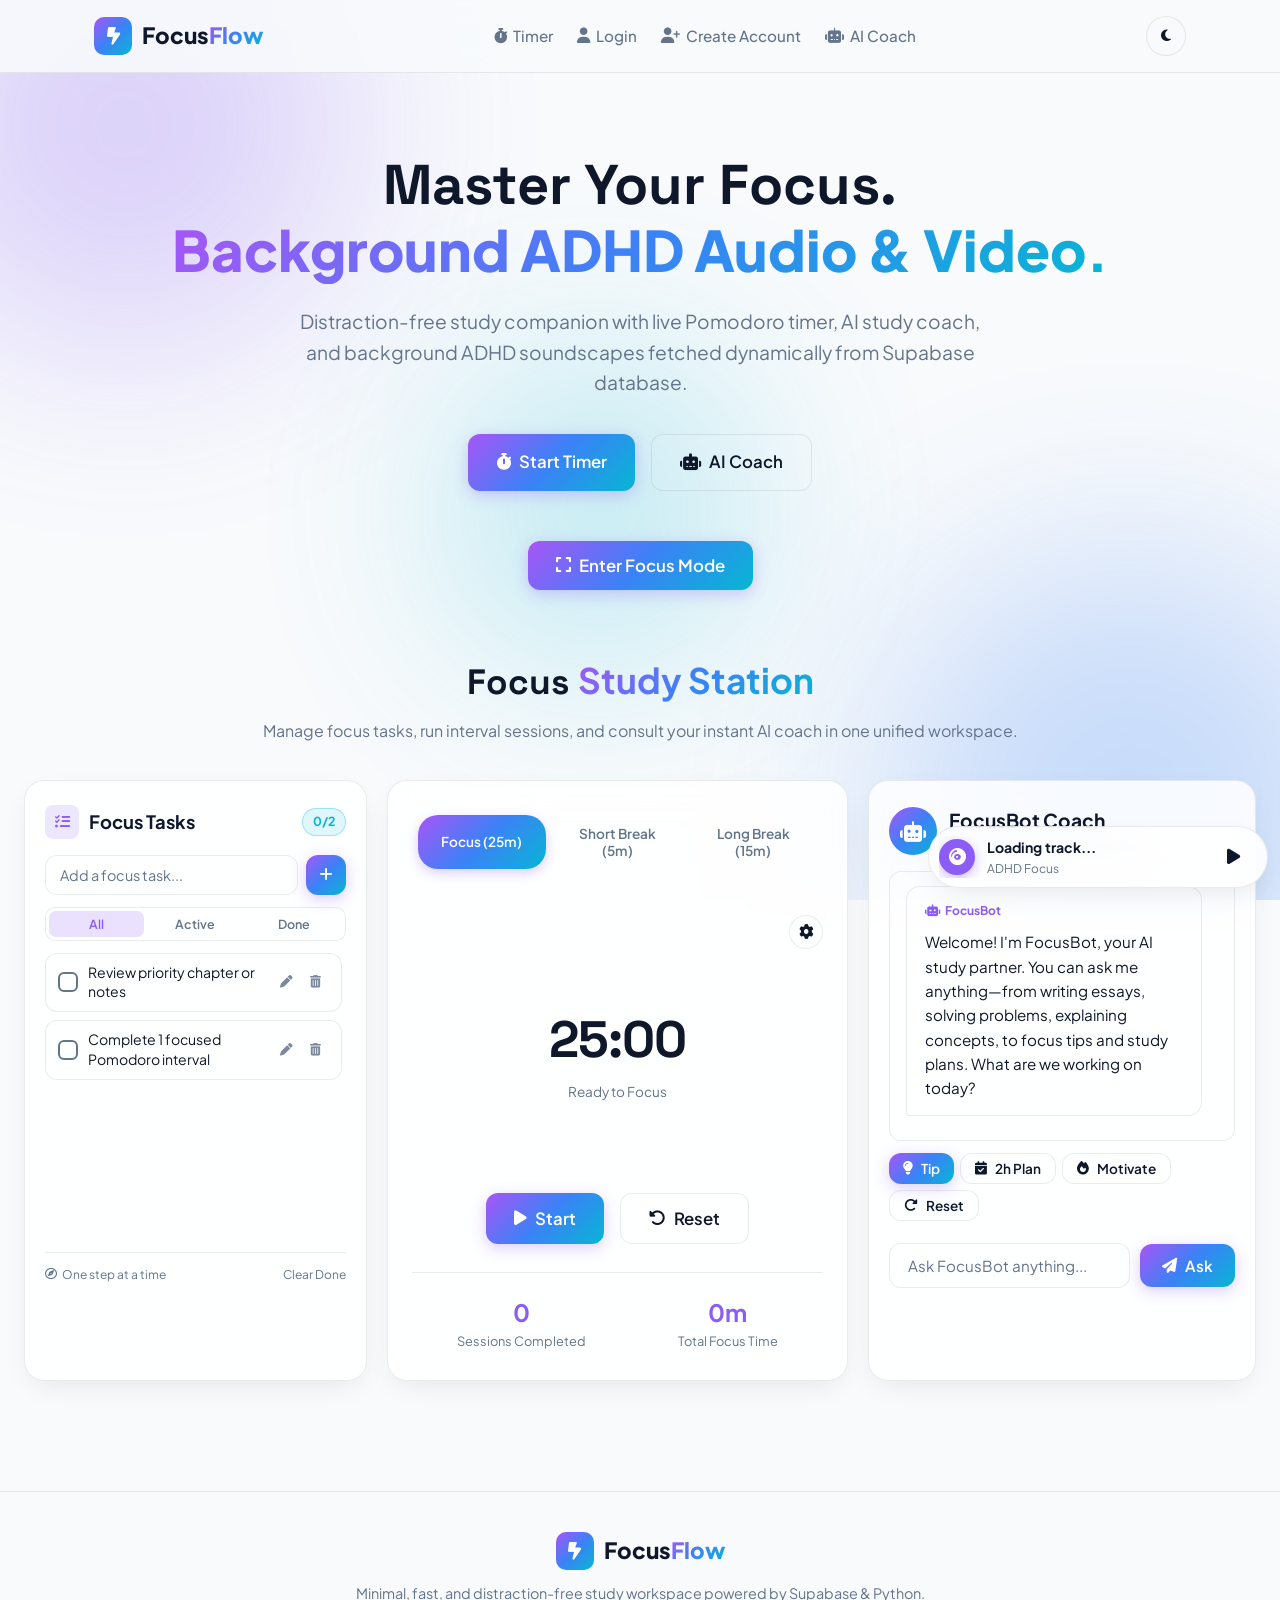
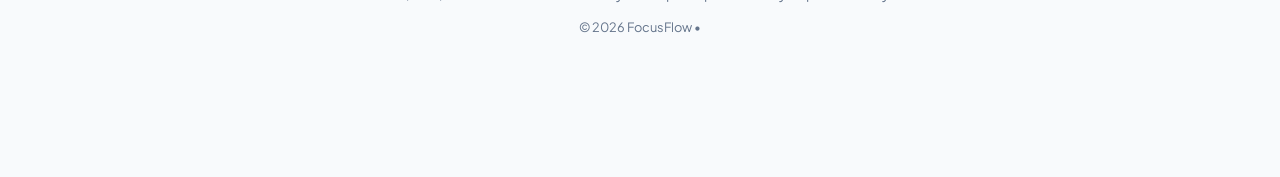
==== commit a409095f: "Add student authentication and Study With Me media workspace" ====
--- a/index.html
+++ b/index.html
@@ -30,11 +30,15 @@
   </div>
 
   <!-- Background Video Overlay Container -->
-  <div id="videoBackground" class="video-bg-container hidden">
-    <iframe id="bgVideoIframe" src="" frameborder="0" allow="autoplay; encrypted-media" allowfullscreen></iframe>
-    <div class="video-overlay-shade"></div>
-    <button id="closeVideoBgBtn" class="btn-close-video" title="Close Background Video"><i class="fa-solid fa-xmark"></i></button>
-  </div>
+  <section id="videoBackground" class="study-split hidden" role="dialog" aria-label="Study With Me">
+    <div class="study-video-panel glass-card">
+      <div class="study-heading"><h2 id="studyVideoTitle">Study With Me</h2><button id="closeVideoBgBtn" class="btn btn-secondary btn-sm" aria-label="Close study video">Close</button></div>
+      <div class="study-screen"><iframe id="bgVideoIframe" title="Study With Me video" allow="autoplay; encrypted-media; fullscreen" allowfullscreen hidden></iframe><video id="studyNativeVideo" controls playsinline hidden></video></div>
+      <p id="studyVideoError" role="status"></p>
+      <button id="studyVideoPlay" class="btn btn-secondary btn-sm">Play / Pause</button>
+    </div>
+    <div id="studyTimerSlot" class="study-timer-slot"></div>
+  </section>
 
   <!-- Top Navigation Bar -->
   <header class="navbar">
@@ -44,16 +48,16 @@
         <span class="brand-name">Focus<span class="gradient-text">Flow</span></span>
       </a>
       <div class="nav-links">
-        <a href="#adhd-player"><i class="fa-solid fa-music"></i> ADHD Player</a>
-        <a href="#timer-demo"><i class="fa-solid fa-stopwatch"></i> Timer</a>
-        <a href="#ai-coach"><i class="fa-solid fa-robot"></i> AI Coach</a>
-        <a href="admin.html" class="nav-admin-link"><i class="fa-solid fa-shield-halved"></i> Admin Portal</a>
+        <a href="#timer-demo"><i class="fa-solid fa-stopwatch" aria-hidden="true"></i> Timer</a>
+        <a href="#login" id="loginButton"><i class="fa-solid fa-user" aria-hidden="true"></i> <span id="loginLabel">Login</span></a>
+        <a href="#create-account" id="createAccountButton"><i class="fa-solid fa-user-plus" aria-hidden="true"></i> Create Account</a>
+        <a href="/ai-coach.html" target="_blank" rel="noopener"><i class="fa-solid fa-robot" aria-hidden="true"></i> AI Coach</a>
       </div>
       <div class="nav-actions">
         <button id="themeToggle" class="icon-button" title="Toggle Theme" aria-label="Toggle theme">
           <i class="fa-solid fa-moon" id="themeIcon"></i>
         </button>
-        <a href="#adhd-player" class="btn btn-primary btn-sm"><i class="fa-solid fa-play"></i> Background Sound</a>
+
       </div>
     </div>
   </header>
@@ -62,9 +66,6 @@
   <main>
     <section class="hero-section">
       <div class="container hero-container">
-        <div class="badge">
-          <i class="fa-solid fa-sparkles"></i> Supabase Database • ADHD Focus Sound & Video
-        </div>
         <h1 class="hero-title">
           Master Your Focus.<br>
           <span class="gradient-text">Background ADHD Audio & Video.</span>
@@ -73,13 +74,13 @@
           Distraction-free study companion with live Pomodoro timer, AI study coach, and background ADHD soundscapes fetched dynamically from Supabase database.
         </p>
         <div class="hero-buttons">
-          <a href="#adhd-player" class="btn btn-primary btn-lg">
-            <i class="fa-solid fa-headphones"></i> Play ADHD Sound
+          <a href="#timer-demo" class="btn btn-primary btn-lg">
+            <i class="fa-solid fa-stopwatch" aria-hidden="true"></i> Start Timer
           </a>
-          <a href="#timer-demo" class="btn btn-secondary btn-lg">
-            <i class="fa-solid fa-play"></i> Start Timer
+          <a href="/ai-coach.html" class="btn btn-secondary btn-lg" target="_blank" rel="noopener">
+            <i class="fa-solid fa-robot" aria-hidden="true"></i> AI Coach
           </a>
-          <a href="admin.html" class="btn btn-outline btn-lg">
+          <a href="/admin" hidden data-admin-link class="btn btn-outline btn-lg">
             <i class="fa-solid fa-gear"></i> Admin Portal
           </a>
         </div>
@@ -255,9 +256,9 @@
   <!-- Persistent Bottom-Right Capsule ADHD Audio & Video Player -->
   <div class="floating-capsule-player" id="miniPlayer">
     <div class="capsule-left">
-      <div class="capsule-cd-icon">
+      <button type="button" id="musicToggle" class="capsule-cd-icon" aria-label="Minimize music player" aria-expanded="true" aria-controls="trackSelect">
         <i class="fa-solid fa-compact-disc" id="cdIcon"></i>
-      </div>
+      </button>
       <div class="capsule-track-info" id="capsuleTrackInfo" title="Click to change track">
         <span id="miniTrackTitle" class="capsule-title">Loading track...</span>
         <span id="miniTrackCategory" class="capsule-sub">ADHD Focus</span>
@@ -279,7 +280,7 @@
         <span class="brand-name">Focus<span class="gradient-text">Flow</span></span>
       </div>
       <p class="footer-text">Minimal, fast, and distraction-free study workspace powered by Supabase & Python.</p>
-      <p class="copyright">© 2026 FocusFlow • <a href="admin.html" class="footer-admin-link">Admin Portal</a></p>
+      <p class="copyright">© 2026 FocusFlow • <a href="/admin" hidden data-admin-link class="footer-admin-link">Admin Portal</a></p>
     </div>
   </footer>
 
@@ -305,6 +306,18 @@
         <button id="settingsCancelBtn" class="btn btn-secondary btn-sm">Cancel</button>
       </div>
     </div>
-  </div>  <script src="script.js"></script>
+  </div>
+  <dialog id="loginDialog" class="glass-card login-dialog">
+    <form id="loginForm">
+      <h3 id="authTitle">Login to FocusFlow</h3>
+      <label class="settings-label" id="signupNameLabel" hidden>Student name<input class="settings-input" name="name" autocomplete="name" maxlength="80"></label>
+      <label class="settings-label">Email<input class="settings-input" name="email" type="email" autocomplete="username" required></label>
+      <label class="settings-label">Password<input class="settings-input" name="password" type="password" autocomplete="current-password" required></label>
+      <p id="loginError" role="alert"></p>
+      <p id="authMessage" role="status"></p>
+      <div class="settings-actions"><button class="btn btn-primary" id="authSubmit" type="submit">Login</button><button class="btn btn-secondary" type="button" id="closeLogin">Cancel</button><button class="btn btn-secondary" type="button" id="logoutButton" hidden>Log out</button></div>
+    </form>
+  </dialog>
+  <script src="script.js"></script>
 </body>
 </html>
--- a/style.css
+++ b/style.css
@@ -1,4 +1,4 @@
-﻿/* ==========================================================================
+/* ==========================================================================
    FocusFlow Modern Dark Glassmorphism CSS Design System
    ========================================================================== */
 
@@ -1382,14 +1382,24 @@
   box-shadow: 0 4px 12px rgba(139,92,246,0.35);
 }
 
+/* Inner shell: fills the overlay so the content area gets a real height */
+.focus-inner {
+  display: flex;
+  flex-direction: column;
+  flex: 1 1 auto;
+  min-height: 0;
+  width: 100%;
+}
+
 /* Content area fills remaining viewport exactly */
 .focus-content {
   flex: 1 1 0;
+  min-height: 0;
   display: flex;
   gap: 16px;
   align-items: center;
   justify-content: center;
-  padding: 0 20px 20px;
+  padding: 16px 20px 20px;
   overflow: hidden;
   transition: all 0.3s ease;
 }
@@ -1432,8 +1442,9 @@
   .focus-content {
     flex-direction: column;
     align-items: stretch;
+    justify-content: flex-start;
     overflow-y: auto;
-    padding: 0 12px 16px;
+    padding: 16px 12px 16px;
   }
   .focus-content .tasks-sidebar,
   .focus-content .ai-card,
@@ -1583,7 +1594,7 @@
 
 /* Stats boxes */
 .focus-overlay .quick-stats {
-  border-top: 1px solid rgba(255, 255, 255, 0.06);
+  border-top: none;
 }
 
 .focus-overlay .stat-box {
@@ -1650,10 +1661,114 @@
   background: rgba(255, 255, 255, 0.05);
   border-color: rgba(255, 255, 255, 0.08);
 }
-/* Shift focus mode timer upward for better visual centering */
-.focus-overlay .focus-content {
-  padding-bottom: 60px;
-}
-.focus-overlay .focus-content .timer-card {
-  transform: translateY(-24px);
-}+
+/* Theme-aware Focus Mode and compact player, using the existing design tokens. */
+[hidden] { display: none !important; }
+[data-theme="light"] .navbar { background: rgba(248,250,252,.9); }
+[data-theme="light"] .focus-overlay { background: rgba(241,245,249,.88); }
+[data-theme="light"] .focus-overlay :is(.timer-card,.tasks-sidebar,.ai-card) {
+  background: var(--bg-card); border-color: var(--border-color); box-shadow: var(--shadow-lg);
+}
+[data-theme="light"] .focus-overlay :is(.timer-modes,.btn-secondary,.stat-box,.focus-panel-btn,.task-input,.task-filter-btn,.ai-bubble,.ai-chat-input,.timer-settings-btn) {
+  background: rgba(15,23,42,.04); border-color: var(--border-color); color: var(--text-main);
+}
+[data-theme="light"] .focus-overlay :is(.mode-tab,.session-label) { color: var(--text-muted); }
+[data-theme="light"] .focus-overlay :is(.mode-tab.active,.focus-panel-btn.panel-active,.task-filter-btn.active) {
+  background: rgba(109,40,217,.12); border-color: rgba(109,40,217,.3); color: #5b21b6;
+}
+[data-theme="light"] .focus-overlay :is(.tasks-header,.ai-coach-header) { border-color: var(--border-color); }
+[data-theme="light"] .focus-overlay .time-text {
+  background: linear-gradient(135deg,#7e22ce,#1d4ed8,#0e7490); background-clip: text; filter: none;
+}
+[data-theme="light"] .settings-modal-backdrop { background: rgba(226,232,240,.65); }
+.settings-modal { background: var(--bg-primary); }
+.settings-input { background: var(--bg-card); color: var(--text-main); }
+.floating-capsule-player { background: var(--bg-card); border-color: var(--border-color); box-shadow: var(--shadow-lg); min-width: 0; width: min(340px,calc(100vw - 24px)); bottom: max(12px,env(safe-area-inset-bottom)); right: 12px; }
+.capsule-title,.capsule-play-btn { color: var(--text-main); }
+.capsule-sub { color: var(--text-muted); }
+.capsule-cd-icon { border: 0; cursor: pointer; position: relative; z-index: 4; }
+.capsule-select-overlay { left: 58px; width: calc(100% - 126px); }
+.floating-capsule-player.minimized { width: 58px; padding: 10px; }
+.minimized :is(.capsule-track-info,.capsule-controls,.capsule-select-overlay) { display: none; }
+body { padding-bottom: 100px; }
+.focus-overlay.active ~ .floating-capsule-player { z-index: 2100; }
+.login-dialog { margin: auto; padding: 28px; width: min(420px,90vw); color: var(--text-main); background: var(--bg-primary); }
+.login-dialog::backdrop { background: rgba(15,23,42,.55); backdrop-filter: blur(8px); }
+.login-dialog form { display: flex; flex-direction: column; gap: 16px; }
+#loginError { color: var(--accent-red); }
+.chat-page { padding-bottom: 0; }
+.chat-page-main { width: min(900px,100%); margin: auto; padding: 20px; height: 100dvh; display: flex; flex-direction: column; gap: 16px; }
+.chat-page-controls { display: flex; justify-content: space-between; }
+.chat-page .ai-card { flex: 1; min-height: 0; width: 100%; max-width: none; }
+.chat-page .ai-bubble { flex: 1; min-height: 80px; max-height: none; }
+@media (max-width: 600px) {
+  .nav-container { flex-wrap: wrap; gap: 10px; padding: 0 12px; }
+  .nav-links { gap: 14px; order: 3; width: 100%; justify-content: center; }
+  .nav-links a { font-size: .85rem; }
+  .focus-content .timer-card { overflow: visible; }
+}
+@media (prefers-reduced-motion: reduce) { * { scroll-behavior: auto !important; transition: none !important; } }
+
+/* Study With Me: the existing timer is moved here without resetting it. */
+.study-split { position: fixed; inset: 0; z-index: 2200; padding: 16px; display: grid; grid-template-columns: repeat(2,minmax(0,1fr)); grid-template-rows: minmax(0,1fr); justify-content: center; align-content: center; gap: 12px; background: var(--bg-primary); overflow: hidden; }
+.study-video-panel { align-self: stretch; height: 100%; padding: 24px; min-width: 0; min-height: 0; display: flex; flex-direction: column; gap: 14px; }
+.study-heading { display: flex; align-items: center; justify-content: space-between; gap: 12px; }
+.study-heading h2 { font-size: 1.1rem; overflow-wrap: anywhere; }
+.study-screen { flex: 1; min-height: 0; display: flex; align-items: center; justify-content: center; background: #080a10; border-radius: 12px; overflow: hidden; }
+.study-screen :is(iframe,video) { width: 100%; height: 100%; border: 0; object-fit: contain; }
+#studyVideoError { font-size: .85rem; color: var(--text-muted); }
+.study-timer-slot { min-width: 0; min-height: 0; display: flex; align-items: stretch; justify-content: center; }
+.study-timer-slot .timer-card { width: 100%; max-width: none; max-height: 100%; min-width: 0; padding: 24px; }
+body.study-open { overflow: hidden !important; }
+body.study-open #miniPlayer { z-index: 2300; }
+@media (min-width: 861px) and (max-height: 800px) {
+ .study-video-panel, .study-timer-slot .timer-card, .study-coach-slot .ai-card { padding: 14px; }
+ .study-timer-slot .timer-card { gap: 10px; }
+ .study-timer-slot .timer-circle-wrap { margin: 10px auto; transform: scale(.85); height: 190px; }
+ .study-timer-slot .quick-stats { margin-top: 12px; padding-top: 12px; }
+}
+@media (max-width: 860px) {
+ .study-split { grid-template-columns: 1fr; grid-template-rows: auto auto; align-content: start; position: fixed; bottom: 88px; box-shadow: 0 88px 0 var(--bg-primary); overflow-y: auto; padding: 12px; gap: 12px; }
+ .study-screen { flex: none; aspect-ratio: 16/9; }
+ .study-video-panel { min-height: 300px; height: auto; }
+ .study-timer-slot .timer-card { max-height: none; }
+}
+
+@media (min-width: 861px) and (max-height: 700px) { .study-timer-slot .timer-card { zoom: .8; } }
+@media (min-width: 861px) and (max-height: 550px) { .study-timer-slot .timer-card { zoom: .65; } }
+
+.study-timer-slot .progress-ring-fg { stroke: url(#focusGradient); }
+.study-timer-slot .progress-ring-bg { stroke: var(--border-color); }
+.study-timer-slot .time-text { background: var(--gradient-brand); background-clip: text; -webkit-text-fill-color: transparent; }
+[data-theme="light"] .study-timer-slot .time-text { background-image: linear-gradient(135deg,#7e22ce,#1d4ed8,#0e7490); }
+
+.study-coach-slot { display: flex; min-width: 0; min-height: 0; }
+.study-coach-slot .ai-card { width: 100%; max-width: none; min-width: 0; height: 100%; padding: 24px; }
+.study-coach-slot .ai-bubble { min-height: 100px; max-height: none; height: auto; flex: 1; }
+.study-coach-slot .ai-input-wrapper { min-width: 0; }
+.study-coach-slot .ai-chat-input { min-width: 0; }
+.study-coach-slot .ai-actions { flex-wrap: wrap; }
+@media (min-width: 861px) and (max-width: 1150px) {
+ .study-split { padding-left: 12px; padding-right: 12px; gap: 10px; }
+ .study-video-panel, .study-timer-slot .timer-card, .study-coach-slot .ai-card { padding: 14px; }
+ .study-timer-slot .mode-tab { padding: 8px 5px; font-size: .7rem; }
+ .study-coach-slot .ai-coach-header { gap: 8px; }
+ .study-coach-slot .ai-avatar { width: 34px; height: 34px; flex-shrink: 0; }
+ .study-coach-slot .ai-name { font-size: 1rem; }
+ .study-coach-slot .ai-status { font-size: .75rem; }
+}
+@media (max-width: 860px) {
+ .study-coach-slot .ai-card { height: auto; min-height: 450px; }
+ .study-coach-slot .ai-bubble { max-height: 350px; }
+}
+
+@media (min-width: 861px) and (max-height: 800px) { .study-coach-slot .ai-card { padding: 14px; } }
+
+/* Two equally sized Study With Me panels fill the usable viewport. */
+.study-timer-slot .time-text { font-size: 3.6rem; }
+@media (max-width: 860px) { .study-timer-slot .time-text { font-size: 3.4rem; } }
+
+@media (min-width: 861px) {
+ .study-timer-slot .timer-card { height: 100%; justify-content: space-evenly; }
+ .study-timer-slot .quick-stats { margin-bottom: 52px; }
+}
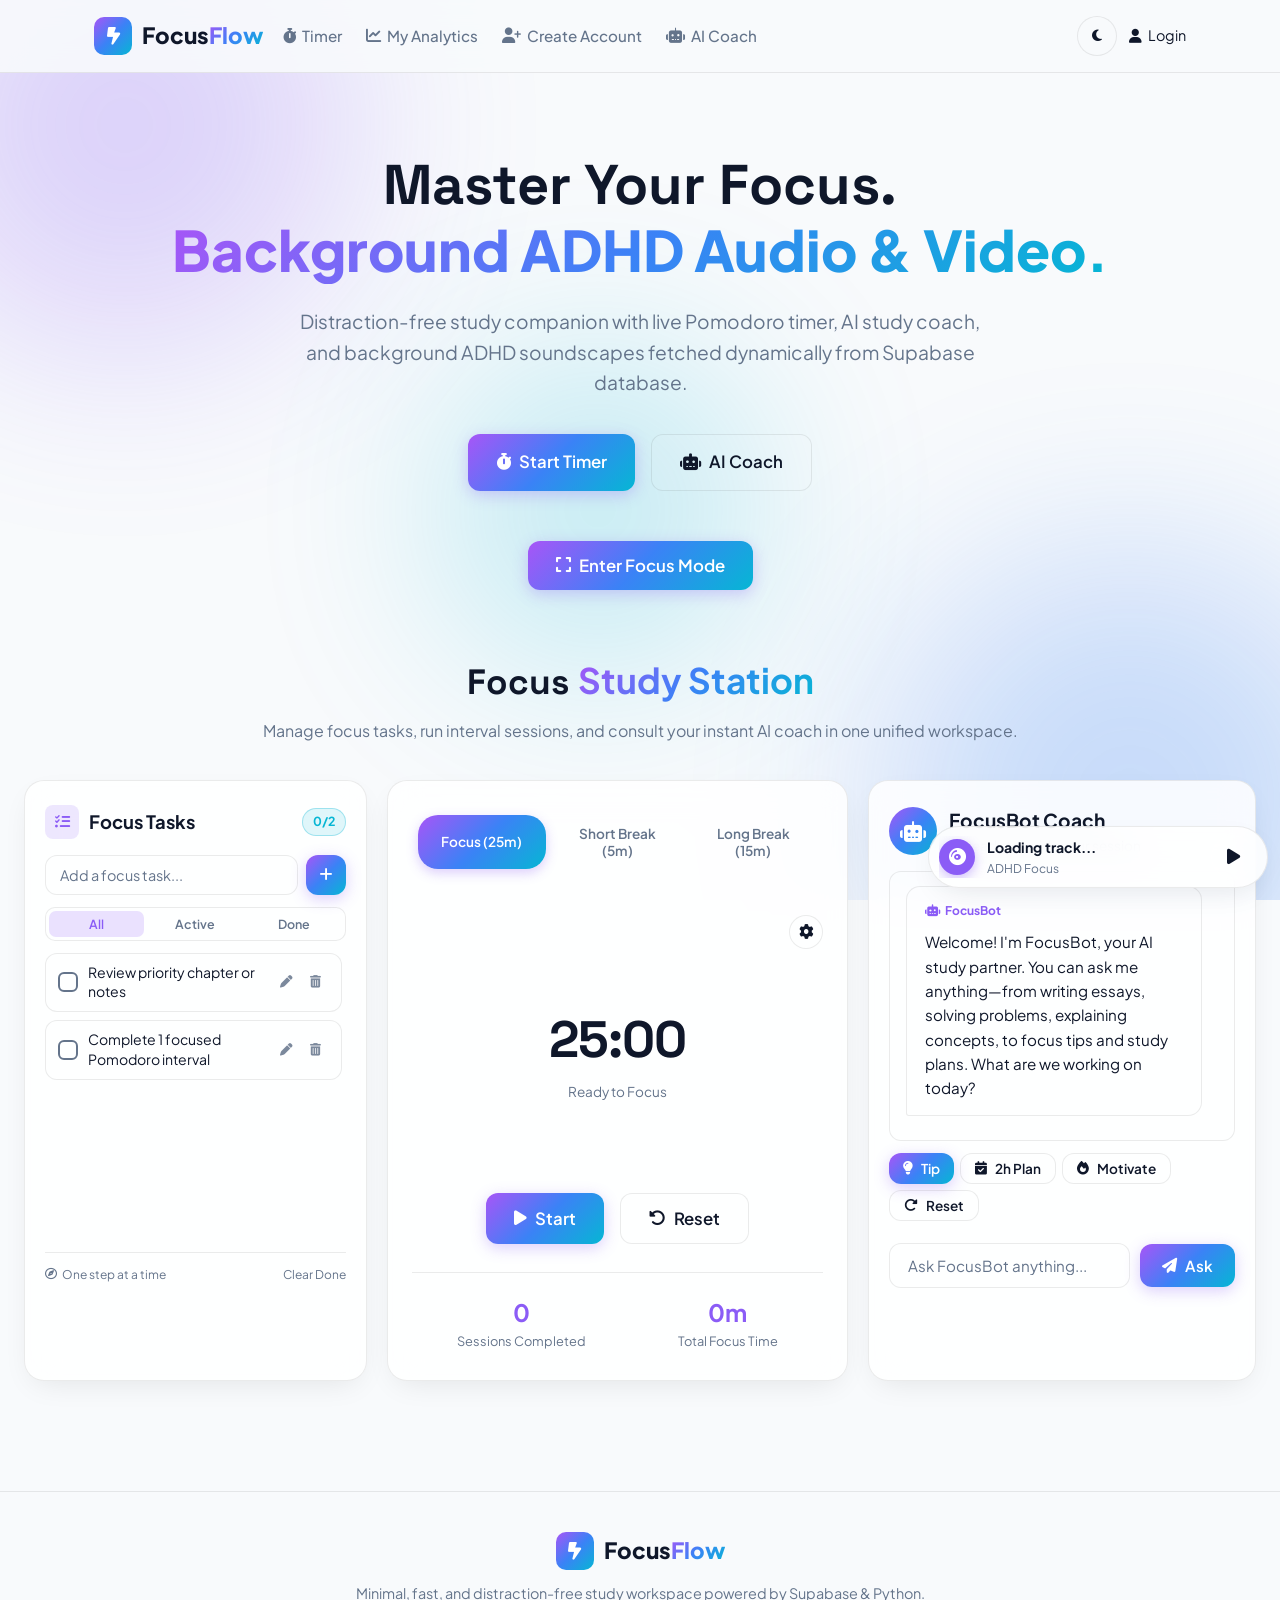
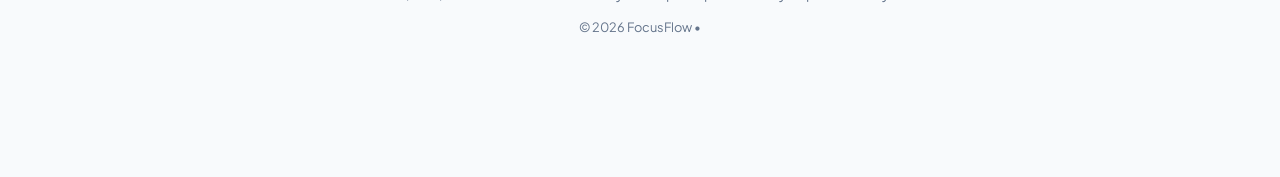
==== commit cfce4850: "Add private My Analytics dashboard and focus tracking" ====
--- a/index.html
+++ b/index.html
@@ -33,15 +33,16 @@
   <section id="videoBackground" class="study-split hidden" role="dialog" aria-label="Study With Me">
     <div class="study-video-panel glass-card">
       <div class="study-heading"><h2 id="studyVideoTitle">Study With Me</h2><button id="closeVideoBgBtn" class="btn btn-secondary btn-sm" aria-label="Close study video">Close</button></div>
-      <div class="study-screen"><iframe id="bgVideoIframe" title="Study With Me video" allow="autoplay; encrypted-media; fullscreen" allowfullscreen hidden></iframe><video id="studyNativeVideo" controls playsinline hidden></video></div>
+      <div class="study-screen"><iframe referrerpolicy="strict-origin-when-cross-origin" id="bgVideoIframe" title="Study With Me video" allow="autoplay; encrypted-media; fullscreen" allowfullscreen hidden></iframe><video id="studyNativeVideo" controls playsinline hidden></video></div>
       <p id="studyVideoError" role="status"></p>
+      <a id="studyVideoFallback" target="_blank" rel="noopener" hidden>Open saved video on YouTube</a>
       <button id="studyVideoPlay" class="btn btn-secondary btn-sm">Play / Pause</button>
     </div>
     <div id="studyTimerSlot" class="study-timer-slot"></div>
   </section>
 
   <!-- Top Navigation Bar -->
-  <header class="navbar">
+  <header class="navbar analytics-navigation">
     <div class="nav-container">
       <a href="#" class="brand">
         <span class="brand-icon"><i class="fa-solid fa-bolt-lightning"></i></span>
@@ -49,7 +50,7 @@
       </a>
       <div class="nav-links">
         <a href="#timer-demo"><i class="fa-solid fa-stopwatch" aria-hidden="true"></i> Timer</a>
-        <a href="#login" id="loginButton"><i class="fa-solid fa-user" aria-hidden="true"></i> <span id="loginLabel">Login</span></a>
+        <a href="/analytics.html" target="_blank" rel="noopener"><i class="fa-solid fa-chart-line" aria-hidden="true"></i> My Analytics</a>
         <a href="#create-account" id="createAccountButton"><i class="fa-solid fa-user-plus" aria-hidden="true"></i> Create Account</a>
         <a href="/ai-coach.html" target="_blank" rel="noopener"><i class="fa-solid fa-robot" aria-hidden="true"></i> AI Coach</a>
       </div>
@@ -57,7 +58,7 @@
         <button id="themeToggle" class="icon-button" title="Toggle Theme" aria-label="Toggle theme">
           <i class="fa-solid fa-moon" id="themeIcon"></i>
         </button>
-
+        <a href="#login" id="loginButton"><i class="fa-solid fa-user" aria-hidden="true"></i> <span id="loginLabel">Login</span></a>
       </div>
     </div>
   </header>
--- a/style.css
+++ b/style.css
@@ -1772,3 +1772,59 @@
  .study-timer-slot .timer-card { height: 100%; justify-content: space-evenly; }
  .study-timer-slot .quick-stats { margin-bottom: 52px; }
 }
+
+/* Formatting is scoped to rendered AI replies in both chat locations. */
+.ai-markdown { min-width: 0; overflow-wrap: anywhere; }
+.ai-markdown > :first-child { margin-top: 0; }
+.ai-markdown > :last-child { margin-bottom: 0; }
+.ai-markdown :is(p, ul, ol, pre, blockquote, table) { margin: .7em 0; }
+.ai-markdown :is(h1, h2, h3, h4, h5, h6) { margin: 1em 0 .4em; font-size: 1.1em; line-height: 1.4; }
+.ai-markdown h1 { font-size: 1.35em; }
+.ai-markdown h2 { font-size: 1.2em; }
+.ai-markdown :is(ul, ol) { padding-left: 1.5em; }
+.ai-markdown li { margin: .25em 0; }
+.ai-markdown li > p { margin: .25em 0; }
+.ai-markdown pre { max-width: 100%; overflow-x: auto; padding: 12px; border: 1px solid var(--border-color); border-radius: var(--radius-sm); background: var(--bg-primary); white-space: pre; }
+.ai-markdown code, .ai-markdown code * { font-family: ui-monospace, Consolas, monospace; font-size: .9em; }
+.ai-markdown :not(pre) > code { padding: .1em .3em; border-radius: 4px; background: var(--bg-primary); }
+.ai-markdown .ai-markdown-fallback { white-space: pre-wrap; }
+.ai-markdown blockquote { padding-left: 12px; border-left: 3px solid var(--accent-purple); color: var(--text-muted); }
+.ai-markdown a { color: var(--accent-blue); text-decoration: underline; }
+.ai-markdown table { display: block; max-width: 100%; overflow-x: auto; border-collapse: collapse; }
+.ai-markdown :is(th, td) { padding: 6px 10px; border: 1px solid var(--border-color); }
+.ai-markdown hr { border: 0; border-top: 1px solid var(--border-color); margin: 1em 0; }
+
+/* Personal analytics and its requested header placement. */
+.analytics-navigation .nav-container { gap: 20px; }
+.analytics-navigation .nav-actions { margin-left: auto; }
+.analytics-navigation #loginButton { color: var(--text-main); display: inline-flex; gap: 6px; align-items: center; text-decoration: none; font-size: .9rem; white-space: nowrap; }
+.analytics-main { padding-top: 36px; padding-bottom: 44px; }
+.analytics-heading { display: flex; align-items: center; justify-content: space-between; gap: 16px; margin-bottom: 20px; }
+#analyticsStatus { color: var(--text-muted); margin-bottom: 20px; }
+.analytics-caption { color: var(--text-muted); font-size: .85rem; margin: 16px 0; }
+.analytics-summary { display: grid; grid-template-columns: repeat(4,minmax(0,1fr)); gap: 16px; margin-bottom: 24px; }
+.analytics-summary article { padding: 22px; display: flex; flex-direction: column; gap: 12px; }
+.analytics-summary span { font-size: .85rem; color: var(--text-muted); }
+.analytics-summary strong { font-size: 1.8rem; font-family: 'Space Grotesk',sans-serif; }
+.analytics-charts { display: grid; grid-template-columns: repeat(2,minmax(0,1fr)); gap: 20px; }
+.analytics-chart { padding: 24px; min-width: 0; }
+.analytics-chart h2 { font-size: 1.1rem; }
+.analytics-chart p { color: var(--text-muted); font-size: .85rem; margin: 8px 0 12px; }
+.analytics-chart svg { width: 100%; height: auto; display: block; margin-top: 14px; }
+.analytics-legend { display: flex; gap: 18px; font-size: .8rem; color: var(--text-muted); flex-wrap: wrap; }
+.analytics-legend span { display: inline-flex; align-items: center; gap: 6px; }
+.analytics-legend i { width: 10px; height: 10px; display: inline-block; border-radius: 3px; }
+.legend-focus { background: var(--accent-purple); } .legend-break { background: var(--accent-cyan); }
+.analytics-balance { position: relative; width: 170px; height: 170px; border-radius: 50%; margin: 26px auto 16px; }
+.analytics-balance::after { content: ''; position: absolute; inset: 28px; border-radius: 50%; background: var(--bg-primary); }
+#analyticsBalanceLabel { text-align: center; }
+.analytics-details { padding: 20px; margin-top: 20px; }
+.analytics-details summary { cursor: pointer; }
+.analytics-table-wrap { overflow-x: auto; }
+.analytics-details table { width: 100%; border-collapse: collapse; margin-top: 16px; font-size: .85rem; }
+.analytics-details :is(th,td) { text-align: left; padding: 10px; border-bottom: 1px solid var(--border-color); white-space: nowrap; }
+@media(max-width:1000px) { .analytics-navigation .nav-container { flex-wrap: wrap; } .analytics-navigation .nav-links { order: 3; width: 100%; justify-content: center; flex-wrap: wrap; } }
+@media(max-width:700px) { .analytics-summary { grid-template-columns: repeat(2,minmax(0,1fr)); } .analytics-charts { grid-template-columns: 1fr; } .analytics-chart { padding: 18px; } .analytics-heading h1 { font-size: 1.7rem; } }
+
+.analytics-navigation #loginLabel { max-width: 180px; overflow: hidden; text-overflow: ellipsis; }
+@media(max-width:600px) { .analytics-navigation .nav-container { gap: 12px; } .analytics-navigation #loginLabel { max-width: 100px; } }
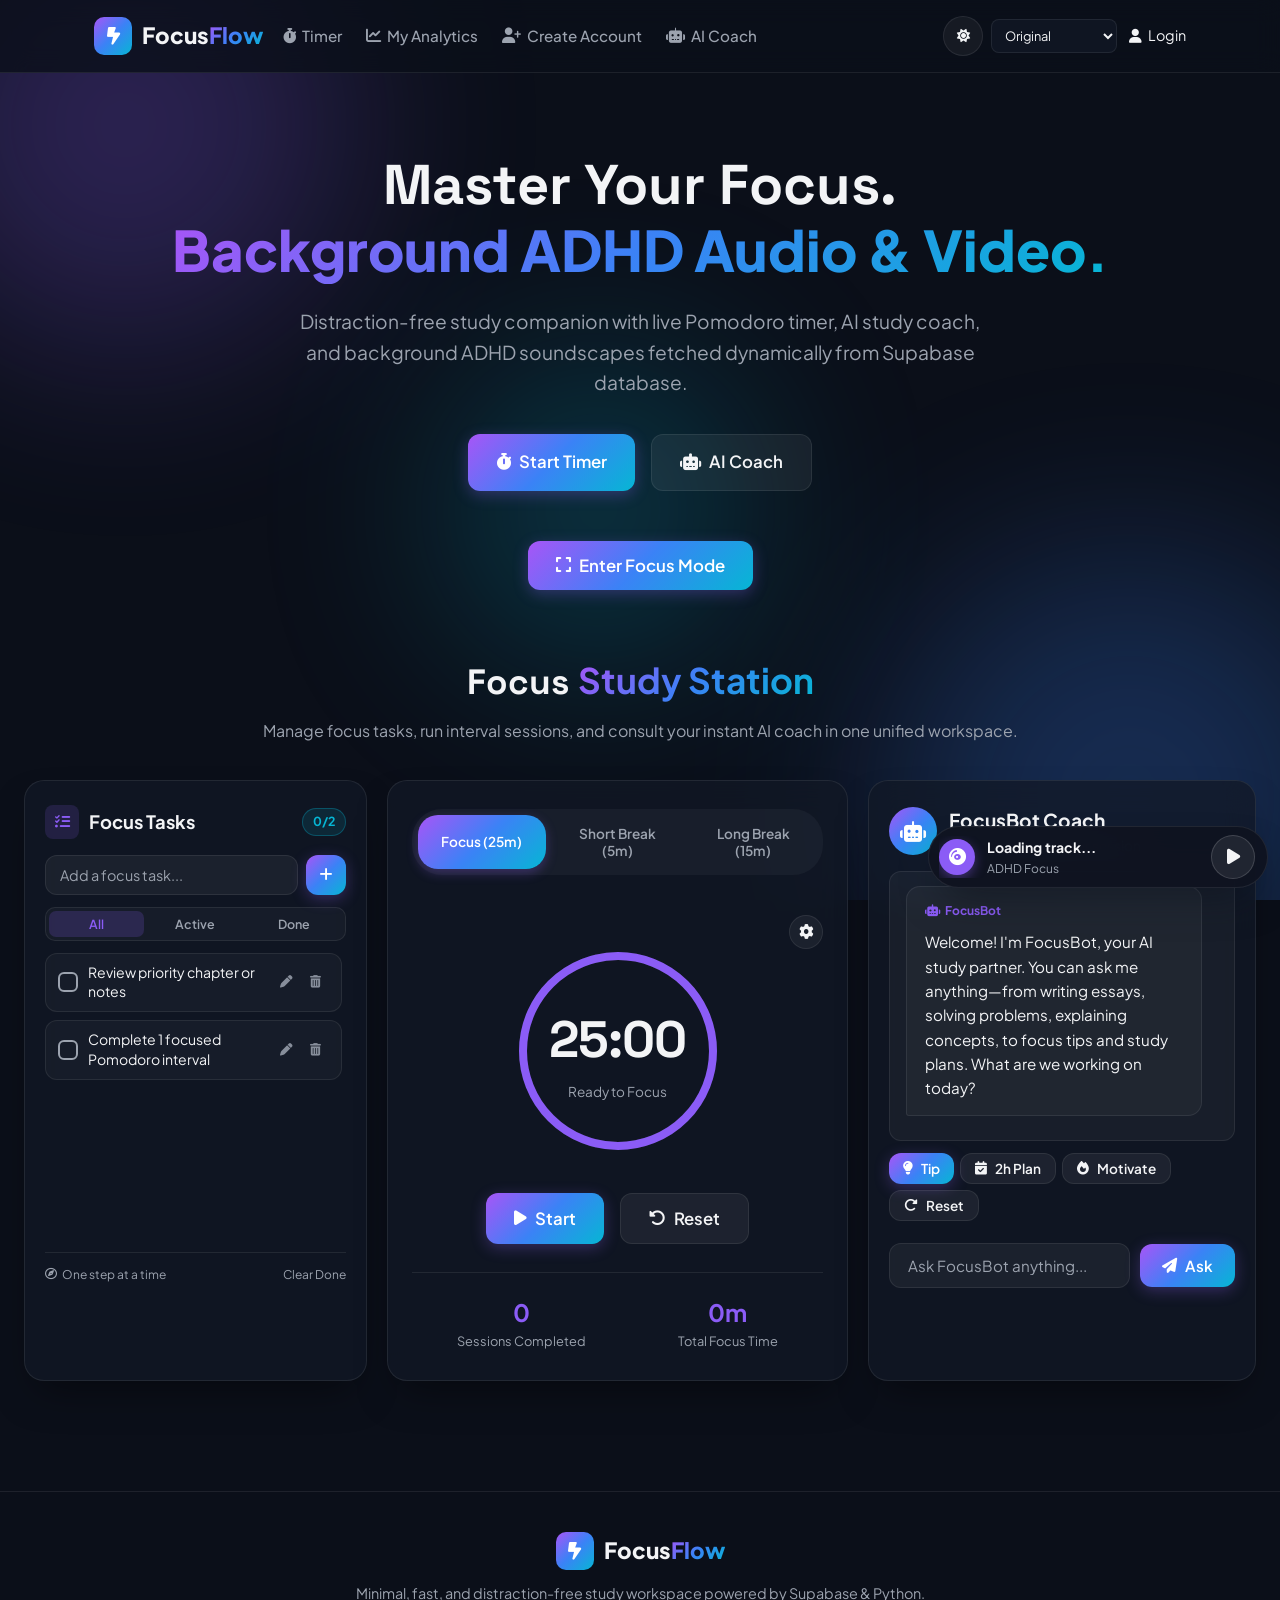
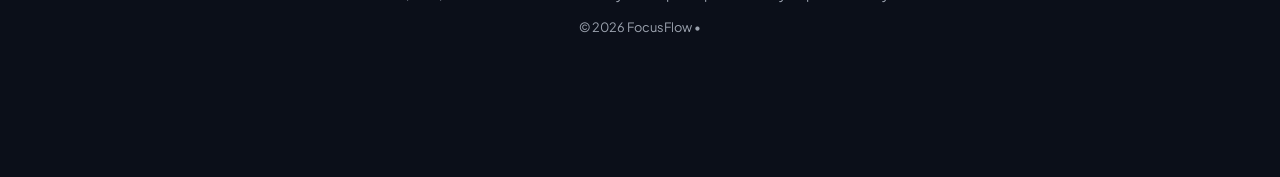
==== commit 0d3c5bb8: "Apply saved theme before first paint to prevent orange flash" ====
--- a/index.html
+++ b/index.html
@@ -1,7 +1,14 @@
 ﻿<!DOCTYPE html>
-<html lang="en" data-theme="dark">
+<html lang="en" data-theme="dark" data-palette="original">
 <head>
   <meta charset="UTF-8">
+  <script>
+    // Apply the palette before styles render to prevent a flash of the wrong theme.
+    try {
+      document.documentElement.dataset.theme = localStorage.getItem('focusflow-theme') === 'light' ? 'light' : 'dark';
+      document.documentElement.dataset.palette = localStorage.getItem('focusflow-palette') === 'rowdy' ? 'rowdy' : 'original';
+    } catch (_) {}
+  </script>
   <meta name="viewport" content="width=device-width, initial-scale=1.0">
   <title>FocusFlow — Minimal AI Study Partner & ADHD Focus Player</title>
   <link rel="preconnect" href="https://fonts.googleapis.com">
--- a/style.css
+++ b/style.css
@@ -3,18 +3,18 @@
    ========================================================================== */
 
 :root {
-  --bg-primary: #0b0f19;
-  --bg-card: rgba(18, 24, 38, 0.75);
-  --bg-card-hover: rgba(28, 36, 56, 0.85);
+  --bg-primary: #0b0a09;
+  --bg-card: rgba(28,24,21, 0.75);
+  --bg-card-hover: rgba(39,31,25, 0.85);
   --border-color: rgba(255, 255, 255, 0.08);
-  --text-main: #f3f4f6;
-  --text-muted: #9ca3af;
-  --accent-purple: #8b5cf6;
-  --accent-blue: #3b82f6;
-  --accent-cyan: #06b6d4;
-  --accent-green: #10b981;
-  --accent-red: #ef4444;
-  --gradient-brand: linear-gradient(135deg, #a855f7 0%, #3b82f6 50%, #06b6d4 100%);
+  --text-main: #fff9f2;
+  --text-muted: #b8aaa0;
+  --accent-purple: #e07a3d;
+  --accent-blue: #d39842;
+  --accent-cyan: #efb351;
+  --accent-green: #d59c56;
+  --accent-red: #d3624e;
+  --gradient-brand: linear-gradient(135deg, #ad3e22 0%, #bb561b 50%, #9e641a 100%);
   --radius-lg: 20px;
   --radius-md: 12px;
   --radius-sm: 8px;
@@ -23,12 +23,12 @@
 }
 
 [data-theme="light"] {
-  --bg-primary: #f8fafc;
+  --bg-primary: #faf5ee;
   --bg-card: rgba(255, 255, 255, 0.85);
   --bg-card-hover: rgba(255, 255, 255, 0.95);
   --border-color: rgba(0, 0, 0, 0.08);
-  --text-main: #0f172a;
-  --text-muted: #64748b;
+  --text-main: #241a14;
+  --text-muted: #766559;
   --shadow-lg: 0 10px 30px -10px rgba(0, 0, 0, 0.1);
 }
 
@@ -65,9 +65,9 @@
   opacity: 0.25;
 }
 
-.orb-1 { width: 450px; height: 450px; background: #8b5cf6; top: -100px; left: -100px; }
-.orb-2 { width: 500px; height: 500px; background: #3b82f6; bottom: -150px; right: -100px; }
-.orb-3 { width: 300px; height: 300px; background: #06b6d4; top: 40%; left: 35%; }
+.orb-1 { width: 450px; height: 450px; background: #e07a3d; top: -100px; left: -100px; }
+.orb-2 { width: 500px; height: 500px; background: #d39842; bottom: -150px; right: -100px; }
+.orb-3 { width: 300px; height: 300px; background: #efb351; top: 40%; left: 35%; }
 
 .container {
   max-width: 1140px;
@@ -100,7 +100,7 @@
   position: sticky;
   top: 0;
   z-index: 100;
-  background: rgba(11, 15, 25, 0.8);
+  background: rgba(14,12,10, 0.8);
   backdrop-filter: blur(12px);
   border-bottom: 1px solid var(--border-color);
   padding: 16px 0;
@@ -141,9 +141,9 @@
 .badge-admin {
   font-size: 0.75rem;
   padding: 2px 8px;
-  background: rgba(139, 92, 246, 0.2);
+  background: rgba(224,122,61, 0.2);
   color: var(--accent-purple);
-  border: 1px solid rgba(139, 92, 246, 0.4);
+  border: 1px solid rgba(224,122,61, 0.4);
   border-radius: 6px;
   margin-left: 6px;
   vertical-align: middle;
@@ -194,12 +194,12 @@
 .btn-primary {
   background: var(--gradient-brand);
   color: white;
-  box-shadow: 0 4px 15px rgba(139, 92, 246, 0.3);
+  box-shadow: 0 4px 15px rgba(224,122,61, 0.3);
 }
 
 .btn-primary:hover {
   transform: translateY(-2px);
-  box-shadow: 0 6px 20px rgba(139, 92, 246, 0.4);
+  box-shadow: 0 6px 20px rgba(224,122,61, 0.4);
 }
 
 .btn-secondary {
@@ -219,17 +219,17 @@
 }
 
 .btn-outline:hover {
-  background: rgba(139, 92, 246, 0.1);
+  background: rgba(224,122,61, 0.1);
 }
 
 .btn-danger {
-  background: rgba(239, 68, 68, 0.15);
+  background: rgba(211,98,78, 0.15);
   color: var(--accent-red);
-  border: 1px solid rgba(239, 68, 68, 0.3);
+  border: 1px solid rgba(211,98,78, 0.3);
 }
 
 .btn-danger:hover {
-  background: rgba(239, 68, 68, 0.3);
+  background: rgba(211,98,78, 0.3);
 }
 
 .btn-sm { padding: 6px 14px; font-size: 0.85rem; }
@@ -281,12 +281,12 @@
   color: white;
   border: none;
   font-size: 1.3rem;
-  box-shadow: 0 0 20px rgba(139, 92, 246, 0.4);
+  box-shadow: 0 0 20px rgba(224,122,61, 0.4);
 }
 
 .btn-play-main:hover {
   transform: scale(1.08);
-  box-shadow: 0 0 25px rgba(139, 92, 246, 0.6);
+  box-shadow: 0 0 25px rgba(224,122,61, 0.6);
 }
 
 /* Hero Section */
@@ -301,8 +301,8 @@
   gap: 8px;
   padding: 6px 16px;
   border-radius: 30px;
-  background: rgba(139, 92, 246, 0.12);
-  border: 1px solid rgba(139, 92, 246, 0.3);
+  background: rgba(224,122,61, 0.12);
+  border: 1px solid rgba(224,122,61, 0.3);
   color: var(--accent-purple);
   font-size: 0.85rem;
   font-weight: 600;
@@ -389,9 +389,9 @@
 .track-category-badge {
   display: inline-block;
   padding: 2px 10px;
-  background: rgba(6, 182, 212, 0.15);
+  background: rgba(239,179,81, 0.15);
   color: var(--accent-cyan);
-  border: 1px solid rgba(6, 182, 212, 0.3);
+  border: 1px solid rgba(239,179,81, 0.3);
   border-radius: 12px;
   font-size: 0.75rem;
   font-weight: 600;
@@ -477,9 +477,9 @@
 }
 
 .pill.active, .pill:hover {
-  background: rgba(139, 92, 246, 0.2);
+  background: rgba(224,122,61, 0.2);
   color: var(--accent-purple);
-  border-color: rgba(139, 92, 246, 0.4);
+  border-color: rgba(224,122,61, 0.4);
 }
 
 .select-wrapper {
@@ -498,7 +498,7 @@
   width: 100%;
   padding: 12px 16px;
   border-radius: var(--radius-md);
-  background: rgba(11, 15, 25, 0.9);
+  background: rgba(14,12,10, 0.9);
   color: var(--text-main);
   border: 1px solid var(--border-color);
   font-size: 0.95rem;
@@ -613,7 +613,7 @@
   width: 34px;
   height: 34px;
   border-radius: 8px;
-  background: rgba(139, 92, 246, 0.15);
+  background: rgba(224,122,61, 0.15);
   color: var(--accent-purple);
   display: flex;
   align-items: center;
@@ -632,8 +632,8 @@
   font-size: 0.78rem;
   font-weight: 700;
   color: var(--accent-cyan);
-  background: rgba(6, 182, 212, 0.12);
-  border: 1px solid rgba(6, 182, 212, 0.3);
+  background: rgba(239,179,81, 0.12);
+  border: 1px solid rgba(239,179,81, 0.3);
   padding: 3px 10px;
   border-radius: 20px;
 }
@@ -659,7 +659,7 @@
 .task-input:focus {
   border-color: var(--accent-purple);
   background: rgba(255, 255, 255, 0.08);
-  box-shadow: 0 0 0 3px rgba(139, 92, 246, 0.2);
+  box-shadow: 0 0 0 3px rgba(224,122,61, 0.2);
 }
 
 .task-input::placeholder {
@@ -702,7 +702,7 @@
 }
 
 .task-filter-btn.active, .task-filter-btn:hover {
-  background: rgba(139, 92, 246, 0.18);
+  background: rgba(224,122,61, 0.18);
   color: var(--accent-purple);
 }
 
@@ -745,13 +745,13 @@
 
 .task-item:hover {
   background: rgba(255, 255, 255, 0.06);
-  border-color: rgba(139, 92, 246, 0.35);
+  border-color: rgba(224,122,61, 0.35);
 }
 
 .task-item.completed {
   opacity: 0.72;
-  background: rgba(16, 185, 129, 0.05);
-  border-color: rgba(16, 185, 129, 0.2);
+  background: rgba(213,156,86, 0.05);
+  border-color: rgba(213,156,86, 0.2);
 }
 
 .task-checkbox-btn {
@@ -833,12 +833,12 @@
 
 .task-action-btn.btn-edit:hover {
   color: var(--accent-purple);
-  background: rgba(139, 92, 246, 0.15);
+  background: rgba(224,122,61, 0.15);
 }
 
 .task-action-btn.btn-delete:hover {
   color: var(--accent-red);
-  background: rgba(239, 68, 68, 0.15);
+  background: rgba(211,98,78, 0.15);
 }
 
 .tasks-empty {
@@ -929,7 +929,7 @@
 .mode-tab.active {
   background: var(--gradient-brand);
   color: white;
-  box-shadow: 0 4px 12px rgba(139, 92, 246, 0.3);
+  box-shadow: 0 4px 12px rgba(224,122,61, 0.3);
 }
 
 .timer-circle-wrap {
@@ -1085,8 +1085,8 @@
 
 .ai-msg-user {
   align-self: flex-end;
-  background: rgba(59, 130, 246, 0.14);
-  border: 1px solid rgba(59, 130, 246, 0.3);
+  background: rgba(211,152,66, 0.14);
+  border: 1px solid rgba(211,152,66, 0.3);
   padding: 10px 14px;
   border-radius: 14px 14px 3px 14px;
   max-width: 85%;
@@ -1156,7 +1156,7 @@
 
 .ai-chat-input:focus {
   border-color: var(--accent-purple);
-  box-shadow: 0 0 0 3px rgba(139, 92, 246, 0.2);
+  box-shadow: 0 0 0 3px rgba(224,122,61, 0.2);
   background: rgba(255, 255, 255, 0.08);
 }
 
@@ -1184,7 +1184,7 @@
   min-width: 320px;
   max-width: 360px;
   border-radius: 50px;
-  background: rgba(15, 20, 32, 0.95);
+  background: rgba(25,21,18, 0.95);
   border: 1px solid rgba(255, 255, 255, 0.12);
   box-shadow: 0 15px 35px rgba(0, 0, 0, 0.6);
   backdrop-filter: blur(16px);
@@ -1195,7 +1195,7 @@
 .floating-capsule-player:hover {
   transform: translateY(-2px);
   box-shadow: 0 20px 40px rgba(0, 0, 0, 0.8);
-  border-color: rgba(139, 92, 246, 0.4);
+  border-color: rgba(224,122,61, 0.4);
 }
 
 .capsule-left {
@@ -1210,14 +1210,14 @@
   width: 36px;
   height: 36px;
   border-radius: 50%;
-  background: #8b5cf6;
+  background: #e07a3d;
   color: #ffffff;
   display: flex;
   align-items: center;
   justify-content: center;
   font-size: 1.05rem;
   flex-shrink: 0;
-  box-shadow: 0 4px 12px rgba(139, 92, 246, 0.4);
+  box-shadow: 0 4px 12px rgba(224,122,61, 0.4);
 }
 
 .capsule-track-info {
@@ -1238,7 +1238,7 @@
 
 .capsule-sub {
   font-size: 0.75rem;
-  color: #9ca3af;
+  color: #b8aaa0;
   margin-top: 1px;
 }
 
@@ -1283,15 +1283,15 @@
 .admin-container { padding-top: 40px; padding-bottom: 60px; }
 .supabase-banner { display: flex; justify-content: space-between; align-items: center; padding: 20px 28px; margin-bottom: 30px; }
 .banner-left { display: flex; align-items: center; gap: 16px; }
-.supabase-logo { width: 44px; height: 44px; background: rgba(16, 185, 129, 0.15); color: var(--accent-green); border-radius: 12px; display: flex; align-items: center; justify-content: center; font-size: 1.3rem; }
-.status-badge { padding: 6px 14px; background: rgba(16, 185, 129, 0.15); color: var(--accent-green); border: 1px solid rgba(16, 185, 129, 0.3); border-radius: 20px; font-size: 0.85rem; font-weight: 600; }
+.supabase-logo { width: 44px; height: 44px; background: rgba(213,156,86, 0.15); color: var(--accent-green); border-radius: 12px; display: flex; align-items: center; justify-content: center; font-size: 1.3rem; }
+.status-badge { padding: 6px 14px; background: rgba(213,156,86, 0.15); color: var(--accent-green); border: 1px solid rgba(213,156,86, 0.3); border-radius: 20px; font-size: 0.85rem; font-weight: 600; }
 
 .admin-stats-grid { display: grid; grid-template-columns: repeat(auto-fit, minmax(200px, 1fr)); gap: 20px; margin-bottom: 32px; }
 .stat-card { display: flex; align-items: center; gap: 16px; padding: 20px; }
 .stat-icon { width: 48px; height: 48px; border-radius: 12px; display: flex; align-items: center; justify-content: center; font-size: 1.3rem; }
-.icon-purple { background: rgba(139, 92, 246, 0.15); color: var(--accent-purple); }
-.icon-blue { background: rgba(59, 130, 246, 0.15); color: var(--accent-blue); }
-.icon-green { background: rgba(16, 185, 129, 0.15); color: var(--accent-green); }
+.icon-purple { background: rgba(224,122,61, 0.15); color: var(--accent-purple); }
+.icon-blue { background: rgba(211,152,66, 0.15); color: var(--accent-blue); }
+.icon-green { background: rgba(213,156,86, 0.15); color: var(--accent-green); }
 
 .admin-content-grid { display: grid; grid-template-columns: 380px 1fr; gap: 28px; }
 @media (max-width: 900px) { .admin-content-grid { grid-template-columns: 1fr; } }
@@ -1307,7 +1307,7 @@
   width: 100%;
   padding: 12px 14px;
   border-radius: var(--radius-md);
-  background: rgba(11, 15, 25, 0.9);
+  background: rgba(14,12,10, 0.9);
   border: 1px solid var(--border-color);
   color: var(--text-main);
   font-size: 0.9rem;
@@ -1323,8 +1323,8 @@
 .admin-table th { padding: 12px 16px; border-bottom: 1px solid var(--border-color); color: var(--text-muted); font-weight: 600; font-size: 0.8rem; text-transform: uppercase; }
 .admin-table td { padding: 14px 16px; border-bottom: 1px solid var(--border-color); }
 .badge-type { padding: 4px 10px; border-radius: 12px; font-size: 0.75rem; font-weight: 600; }
-.badge-audio { background: rgba(139, 92, 246, 0.15); color: var(--accent-purple); }
-.badge-video { background: rgba(59, 130, 246, 0.15); color: var(--accent-blue); }
+.badge-audio { background: rgba(224,122,61, 0.15); color: var(--accent-purple); }
+.badge-video { background: rgba(211,152,66, 0.15); color: var(--accent-blue); }
 .category-pill { padding: 2px 8px; background: rgba(255, 255, 255, 0.06); border-radius: 6px; font-size: 0.8rem; }
 
 .footer { border-top: 1px solid var(--border-color); padding: 40px 0; text-align: center; margin-top: 60px; }
@@ -1345,7 +1345,7 @@
 .focus-overlay {
   position: fixed;
   inset: 0;
-  background: rgba(5, 8, 18, 0.72);
+  background: rgba(14,9,6, 0.72);
   backdrop-filter: blur(8px);
   -webkit-backdrop-filter: blur(8px);
   display: flex;
@@ -1379,7 +1379,7 @@
   background: var(--gradient-brand);
   color: white;
   border-color: transparent;
-  box-shadow: 0 4px 12px rgba(139,92,246,0.35);
+  box-shadow: 0 4px 12px rgba(224,122,61,0.35);
 }
 
 /* Inner shell: fills the overlay so the content area gets a real height */
@@ -1467,7 +1467,7 @@
 .settings-modal-backdrop {
   position: fixed; inset: 0; z-index: 3000;
   display: flex; align-items: center; justify-content: center;
-  background: rgba(5,8,18,0.55);
+  background: rgba(14,9,6,0.55);
   backdrop-filter: blur(6px);
   opacity: 0; visibility: hidden;
   transition: opacity 0.25s ease, visibility 0.25s ease;
@@ -1516,7 +1516,7 @@
 
 /* Overlay background: deeper, richer blur */
 .focus-overlay {
-  background: rgba(4, 6, 14, 0.78);
+  background: rgba(10,7,5, 0.78);
   backdrop-filter: blur(18px);
   -webkit-backdrop-filter: blur(18px);
 }
@@ -1527,7 +1527,7 @@
 .focus-overlay .ai-card {
   background: rgba(255, 255, 255, 0.04);
   border-color: rgba(255, 255, 255, 0.07);
-  box-shadow: 0 0 0 1px rgba(139, 92, 246, 0.12),
+  box-shadow: 0 0 0 1px rgba(224,122,61, 0.12),
               0 8px 32px rgba(0, 0, 0, 0.25),
               inset 0 1px 0 rgba(255, 255, 255, 0.06);
   backdrop-filter: blur(4px);
@@ -1538,10 +1538,10 @@
 .focus-overlay .timer-card:hover,
 .focus-overlay .tasks-sidebar:hover,
 .focus-overlay .ai-card:hover {
-  border-color: rgba(139, 92, 246, 0.22);
-  box-shadow: 0 0 0 1px rgba(139, 92, 246, 0.22),
+  border-color: rgba(224,122,61, 0.22);
+  box-shadow: 0 0 0 1px rgba(224,122,61, 0.22),
               0 12px 40px rgba(0, 0, 0, 0.3),
-              0 0 30px rgba(139, 92, 246, 0.08);
+              0 0 30px rgba(224,122,61, 0.08);
 }
 
 /* Timer display: gradient glow instead of plain white */
@@ -1549,14 +1549,14 @@
   background: var(--gradient-brand);
   -webkit-background-clip: text;
   -webkit-text-fill-color: transparent;
-  filter: drop-shadow(0 0 20px rgba(139, 92, 246, 0.5));
+  filter: drop-shadow(0 0 20px rgba(224,122,61, 0.5));
   font-size: 3.8rem;
 }
 
 /* Progress ring: gradient-matched color */
 .focus-overlay .progress-ring-fg {
   stroke: url(#focusGradient);
-  filter: drop-shadow(0 0 8px rgba(139, 92, 246, 0.6));
+  filter: drop-shadow(0 0 8px rgba(224,122,61, 0.6));
 }
 
 /* Mode tabs: pill strip blends into overlay */
@@ -1570,15 +1570,15 @@
 }
 
 .focus-overlay .mode-tab.active {
-  background: rgba(139, 92, 246, 0.25);
+  background: rgba(224,122,61, 0.25);
   color: #fff;
-  box-shadow: 0 0 12px rgba(139, 92, 246, 0.3);
+  box-shadow: 0 0 12px rgba(224,122,61, 0.3);
 }
 
 /* Start/Reset buttons: keep gradient but softer */
 .focus-overlay .btn-primary {
-  box-shadow: 0 4px 20px rgba(139, 92, 246, 0.35),
-              0 0 0 1px rgba(139, 92, 246, 0.2);
+  box-shadow: 0 4px 20px rgba(224,122,61, 0.35),
+              0 0 0 1px rgba(224,122,61, 0.2);
 }
 
 .focus-overlay .btn-secondary {
@@ -1615,9 +1615,9 @@
 }
 
 .focus-overlay .focus-panel-btn.panel-active {
-  background: rgba(139, 92, 246, 0.3);
-  border-color: rgba(139, 92, 246, 0.45);
-  box-shadow: 0 0 12px rgba(139, 92, 246, 0.25);
+  background: rgba(224,122,61, 0.3);
+  border-color: rgba(224,122,61, 0.45);
+  box-shadow: 0 0 12px rgba(224,122,61, 0.25);
   color: #fff;
 }
 
@@ -1637,8 +1637,8 @@
 }
 
 .focus-overlay .task-filter-btn.active {
-  background: rgba(139, 92, 246, 0.22);
-  border-color: rgba(139, 92, 246, 0.4);
+  background: rgba(224,122,61, 0.22);
+  border-color: rgba(224,122,61, 0.4);
 }
 
 /* AI card refinements */
@@ -1664,23 +1664,23 @@
 
 /* Theme-aware Focus Mode and compact player, using the existing design tokens. */
 [hidden] { display: none !important; }
-[data-theme="light"] .navbar { background: rgba(248,250,252,.9); }
-[data-theme="light"] .focus-overlay { background: rgba(241,245,249,.88); }
+[data-theme="light"] .navbar { background: rgba(250,245,238,.9); }
+[data-theme="light"] .focus-overlay { background: rgba(248,239,226,.88); }
 [data-theme="light"] .focus-overlay :is(.timer-card,.tasks-sidebar,.ai-card) {
   background: var(--bg-card); border-color: var(--border-color); box-shadow: var(--shadow-lg);
 }
 [data-theme="light"] .focus-overlay :is(.timer-modes,.btn-secondary,.stat-box,.focus-panel-btn,.task-input,.task-filter-btn,.ai-bubble,.ai-chat-input,.timer-settings-btn) {
-  background: rgba(15,23,42,.04); border-color: var(--border-color); color: var(--text-main);
+  background: rgba(55,32,18,.04); border-color: var(--border-color); color: var(--text-main);
 }
 [data-theme="light"] .focus-overlay :is(.mode-tab,.session-label) { color: var(--text-muted); }
 [data-theme="light"] .focus-overlay :is(.mode-tab.active,.focus-panel-btn.panel-active,.task-filter-btn.active) {
-  background: rgba(109,40,217,.12); border-color: rgba(109,40,217,.3); color: #5b21b6;
+  background: rgba(157,63,27,.12); border-color: rgba(157,63,27,.3); color: #8c351c;
 }
 [data-theme="light"] .focus-overlay :is(.tasks-header,.ai-coach-header) { border-color: var(--border-color); }
 [data-theme="light"] .focus-overlay .time-text {
-  background: linear-gradient(135deg,#7e22ce,#1d4ed8,#0e7490); background-clip: text; filter: none;
-}
-[data-theme="light"] .settings-modal-backdrop { background: rgba(226,232,240,.65); }
+  background: linear-gradient(135deg,#9b351e,#af501b,#926019); background-clip: text; filter: none;
+}
+[data-theme="light"] .settings-modal-backdrop { background: rgba(233,216,195,.65); }
 .settings-modal { background: var(--bg-primary); }
 .settings-input { background: var(--bg-card); color: var(--text-main); }
 .floating-capsule-player { background: var(--bg-card); border-color: var(--border-color); box-shadow: var(--shadow-lg); min-width: 0; width: min(340px,calc(100vw - 24px)); bottom: max(12px,env(safe-area-inset-bottom)); right: 12px; }
@@ -1693,7 +1693,7 @@
 body { padding-bottom: 100px; }
 .focus-overlay.active ~ .floating-capsule-player { z-index: 2100; }
 .login-dialog { margin: auto; padding: 28px; width: min(420px,90vw); color: var(--text-main); background: var(--bg-primary); }
-.login-dialog::backdrop { background: rgba(15,23,42,.55); backdrop-filter: blur(8px); }
+.login-dialog::backdrop { background: rgba(55,32,18,.55); backdrop-filter: blur(8px); }
 .login-dialog form { display: flex; flex-direction: column; gap: 16px; }
 #loginError { color: var(--accent-red); }
 .chat-page { padding-bottom: 0; }
@@ -1714,7 +1714,7 @@
 .study-video-panel { align-self: stretch; height: 100%; padding: 24px; min-width: 0; min-height: 0; display: flex; flex-direction: column; gap: 14px; }
 .study-heading { display: flex; align-items: center; justify-content: space-between; gap: 12px; }
 .study-heading h2 { font-size: 1.1rem; overflow-wrap: anywhere; }
-.study-screen { flex: 1; min-height: 0; display: flex; align-items: center; justify-content: center; background: #080a10; border-radius: 12px; overflow: hidden; }
+.study-screen { flex: 1; min-height: 0; display: flex; align-items: center; justify-content: center; background: #080706; border-radius: 12px; overflow: hidden; }
 .study-screen :is(iframe,video) { width: 100%; height: 100%; border: 0; object-fit: contain; }
 #studyVideoError { font-size: .85rem; color: var(--text-muted); }
 .study-timer-slot { min-width: 0; min-height: 0; display: flex; align-items: stretch; justify-content: center; }
@@ -1740,7 +1740,7 @@
 .study-timer-slot .progress-ring-fg { stroke: url(#focusGradient); }
 .study-timer-slot .progress-ring-bg { stroke: var(--border-color); }
 .study-timer-slot .time-text { background: var(--gradient-brand); background-clip: text; -webkit-text-fill-color: transparent; }
-[data-theme="light"] .study-timer-slot .time-text { background-image: linear-gradient(135deg,#7e22ce,#1d4ed8,#0e7490); }
+[data-theme="light"] .study-timer-slot .time-text { background-image: linear-gradient(135deg,#9b351e,#af501b,#926019); }
 
 .study-coach-slot { display: flex; min-width: 0; min-height: 0; }
 .study-coach-slot .ai-card { width: 100%; max-width: none; min-width: 0; height: 100%; padding: 24px; }
@@ -1828,3 +1828,110 @@
 
 .analytics-navigation #loginLabel { max-width: 180px; overflow: hidden; text-overflow: ellipsis; }
 @media(max-width:600px) { .analytics-navigation .nav-container { gap: 12px; } .analytics-navigation #loginLabel { max-width: 100px; } }
+
+/* Warm Rowdy Energy palette; dimensions and component behavior are unchanged. */
+[data-theme="light"] {
+  --accent-purple: #ad4d21;
+  --accent-blue: #a3691d;
+  --accent-cyan: #a3452d;
+  --accent-green: #95602c;
+  --accent-red: #b8402c;
+  --border-color: rgba(80,45,22,.14);
+}
+#focusGradient stop:nth-child(1) { stop-color: #b74228; }
+#focusGradient stop:nth-child(2) { stop-color: #e07a3d; }
+#focusGradient stop:nth-child(3) { stop-color: #efb351; }
+.progress-ring-fg { stroke: var(--accent-purple); }
+.focus-overlay .progress-ring-fg, .study-timer-slot .progress-ring-fg { stroke: url(#focusGradient); }
+[data-theme="light"] .progress-ring-bg { stroke: rgba(80,45,22,.12); }
+
+/* Original FocusFlow palette, independent of the light/dark setting. */
+[data-palette="original"] { --bg-primary: #0b0f19; --bg-card: rgba(18, 24, 38, 0.75); --bg-card-hover: rgba(28, 36, 56, 0.85); --text-main: #f3f4f6; --text-muted: #9ca3af; --accent-purple: #8b5cf6; --accent-blue: #3b82f6; --accent-cyan: #06b6d4; --accent-green: #10b981; --accent-red: #ef4444; --gradient-brand: linear-gradient(135deg, #a855f7 0%, #3b82f6 50%, #06b6d4 100%); }
+[data-palette="original"][data-theme="light"] { --bg-primary: #f8fafc; --text-main: #0f172a; --text-muted: #64748b; }
+[data-palette="original"] .orb-1 { background: #8b5cf6; }
+[data-palette="original"] .orb-2 { background: #3b82f6; }
+[data-palette="original"] .orb-3 { background: #06b6d4; }
+[data-palette="original"] .navbar { background: rgba(11, 15, 25, 0.8); }
+[data-palette="original"] .badge-admin { background: rgba(139, 92, 246, 0.2); border: 1px solid rgba(139, 92, 246, 0.4); }
+[data-palette="original"] .btn-primary { box-shadow: 0 4px 15px rgba(139, 92, 246, 0.3); }
+[data-palette="original"] .btn-primary:hover { box-shadow: 0 6px 20px rgba(139, 92, 246, 0.4); }
+[data-palette="original"] .btn-outline:hover { background: rgba(139, 92, 246, 0.1); }
+[data-palette="original"] .btn-danger { background: rgba(239, 68, 68, 0.15); border: 1px solid rgba(239, 68, 68, 0.3); }
+[data-palette="original"] .btn-danger:hover { background: rgba(239, 68, 68, 0.3); }
+[data-palette="original"] .btn-play-main { box-shadow: 0 0 20px rgba(139, 92, 246, 0.4); }
+[data-palette="original"] .btn-play-main:hover { box-shadow: 0 0 25px rgba(139, 92, 246, 0.6); }
+[data-palette="original"] .badge { background: rgba(139, 92, 246, 0.12); border: 1px solid rgba(139, 92, 246, 0.3); }
+[data-palette="original"] .track-category-badge { background: rgba(6, 182, 212, 0.15); border: 1px solid rgba(6, 182, 212, 0.3); }
+[data-palette="original"] .pill.active, [data-palette="original"] .pill:hover { background: rgba(139, 92, 246, 0.2); border-color: rgba(139, 92, 246, 0.4); }
+[data-palette="original"] .track-select-dropdown { background: rgba(11, 15, 25, 0.9); }
+[data-palette="original"] .tasks-icon { background: rgba(139, 92, 246, 0.15); }
+[data-palette="original"] .tasks-counter { background: rgba(6, 182, 212, 0.12); border: 1px solid rgba(6, 182, 212, 0.3); }
+[data-palette="original"] .task-input:focus { box-shadow: 0 0 0 3px rgba(139, 92, 246, 0.2); }
+[data-palette="original"] .task-filter-btn.active, [data-palette="original"] .task-filter-btn:hover { background: rgba(139, 92, 246, 0.18); }
+[data-palette="original"] .task-item:hover { border-color: rgba(139, 92, 246, 0.35); }
+[data-palette="original"] .task-item.completed { background: rgba(16, 185, 129, 0.05); border-color: rgba(16, 185, 129, 0.2); }
+[data-palette="original"] .task-action-btn.btn-edit:hover { background: rgba(139, 92, 246, 0.15); }
+[data-palette="original"] .task-action-btn.btn-delete:hover { background: rgba(239, 68, 68, 0.15); }
+[data-palette="original"] .mode-tab.active { box-shadow: 0 4px 12px rgba(139, 92, 246, 0.3); }
+[data-palette="original"] .ai-msg-user { background: rgba(59, 130, 246, 0.14); border: 1px solid rgba(59, 130, 246, 0.3); }
+[data-palette="original"] .ai-chat-input:focus { box-shadow: 0 0 0 3px rgba(139, 92, 246, 0.2); }
+[data-palette="original"] .floating-capsule-player { background: rgba(15, 20, 32, 0.95); }
+[data-palette="original"] .floating-capsule-player:hover { border-color: rgba(139, 92, 246, 0.4); }
+[data-palette="original"] .capsule-cd-icon { background: #8b5cf6; box-shadow: 0 4px 12px rgba(139, 92, 246, 0.4); }
+[data-palette="original"] .capsule-sub { color: #9ca3af; }
+[data-palette="original"] .supabase-logo { background: rgba(16, 185, 129, 0.15); }
+[data-palette="original"] .status-badge { background: rgba(16, 185, 129, 0.15); border: 1px solid rgba(16, 185, 129, 0.3); }
+[data-palette="original"] .icon-purple { background: rgba(139, 92, 246, 0.15); }
+[data-palette="original"] .icon-blue { background: rgba(59, 130, 246, 0.15); }
+[data-palette="original"] .icon-green { background: rgba(16, 185, 129, 0.15); }
+[data-palette="original"] .form-group input, [data-palette="original"] .form-group select { background: rgba(11, 15, 25, 0.9); }
+[data-palette="original"] .badge-audio { background: rgba(139, 92, 246, 0.15); }
+[data-palette="original"] .badge-video { background: rgba(59, 130, 246, 0.15); }
+[data-palette="original"] .focus-overlay { background: rgba(5, 8, 18, 0.72); }
+[data-palette="original"] .focus-panel-btn.panel-active { box-shadow: 0 4px 12px rgba(139,92,246,0.35); }
+[data-palette="original"] .settings-modal-backdrop { background: rgba(5,8,18,0.55); }
+[data-palette="original"] .focus-overlay { background: rgba(4, 6, 14, 0.78); }
+[data-palette="original"] .focus-overlay .timer-card, [data-palette="original"] .focus-overlay .tasks-sidebar, [data-palette="original"] .focus-overlay .ai-card { box-shadow: 0 0 0 1px rgba(139, 92, 246, 0.12),
+              0 8px 32px rgba(0, 0, 0, 0.25),
+              inset 0 1px 0 rgba(255, 255, 255, 0.06); }
+[data-palette="original"] .focus-overlay .timer-card:hover, [data-palette="original"] .focus-overlay .tasks-sidebar:hover, [data-palette="original"] .focus-overlay .ai-card:hover { border-color: rgba(139, 92, 246, 0.22); box-shadow: 0 0 0 1px rgba(139, 92, 246, 0.22),
+              0 12px 40px rgba(0, 0, 0, 0.3),
+              0 0 30px rgba(139, 92, 246, 0.08); }
+[data-palette="original"] .focus-overlay .time-text { filter: drop-shadow(0 0 20px rgba(139, 92, 246, 0.5)); }
+[data-palette="original"] .focus-overlay .progress-ring-fg { filter: drop-shadow(0 0 8px rgba(139, 92, 246, 0.6)); }
+[data-palette="original"] .focus-overlay .mode-tab.active { background: rgba(139, 92, 246, 0.25); box-shadow: 0 0 12px rgba(139, 92, 246, 0.3); }
+[data-palette="original"] .focus-overlay .btn-primary { box-shadow: 0 4px 20px rgba(139, 92, 246, 0.35),
+              0 0 0 1px rgba(139, 92, 246, 0.2); }
+[data-palette="original"] .focus-overlay .focus-panel-btn.panel-active { background: rgba(139, 92, 246, 0.3); border-color: rgba(139, 92, 246, 0.45); box-shadow: 0 0 12px rgba(139, 92, 246, 0.25); }
+[data-palette="original"] .focus-overlay .task-filter-btn.active { background: rgba(139, 92, 246, 0.22); border-color: rgba(139, 92, 246, 0.4); }
+[data-palette="original"][data-theme="light"] .navbar { background: rgba(248,250,252,.9); }
+[data-palette="original"][data-theme="light"] .focus-overlay { background: rgba(241,245,249,.88); }
+[data-palette="original"][data-theme="light"] .focus-overlay :is(.timer-modes, .btn-secondary, .stat-box, .focus-panel-btn, .task-input, .task-filter-btn, .ai-bubble, .ai-chat-input, .timer-settings-btn) { background: rgba(15,23,42,.04); }
+[data-palette="original"][data-theme="light"] .focus-overlay :is(.mode-tab.active, .focus-panel-btn.panel-active, .task-filter-btn.active) { background: rgba(109,40,217,.12); border-color: rgba(109,40,217,.3); color: #5b21b6; }
+[data-palette="original"][data-theme="light"] .focus-overlay .time-text { background: linear-gradient(135deg,#7e22ce,#1d4ed8,#0e7490); }
+[data-palette="original"][data-theme="light"] .settings-modal-backdrop { background: rgba(226,232,240,.65); }
+[data-palette="original"] .login-dialog::backdrop { background: rgba(15,23,42,.55); }
+[data-palette="original"] .study-screen { background: #080a10; }
+[data-palette="original"][data-theme="light"] .study-timer-slot .time-text { background-image: linear-gradient(135deg,#7e22ce,#1d4ed8,#0e7490); }
+[data-palette="original"] #focusGradient stop:nth-child(1) { stop-color: #a855f7; }
+[data-palette="original"] #focusGradient stop:nth-child(2) { stop-color: #3b82f6; }
+[data-palette="original"] #focusGradient stop:nth-child(3) { stop-color: #06b6d4; }
+[data-palette="original"][data-theme="light"] { --accent-purple: #8b5cf6; --accent-blue: #3b82f6; --accent-cyan: #06b6d4; --accent-green: #10b981; --accent-red: #ef4444; }
+[data-palette="original"][data-theme="light"] .progress-ring-bg { stroke: rgba(0,0,0,.08); }
+.palette-controls { display: inline-flex; align-items: center; gap: 8px; }
+.palette-select { max-width: 130px; padding: 7px 9px; font-size: .8rem; border-radius: var(--radius-sm); background: var(--bg-card); color: var(--text-main); border: 1px solid var(--border-color); cursor: pointer; }
+.palette-select option { background: var(--bg-primary); color: var(--text-main); }
+
+/* Original light uses its original white surfaces, rather than dark palette cards. */
+[data-palette="original"][data-theme="light"] {
+  --bg-card: rgba(255,255,255,.85);
+  --bg-card-hover: rgba(255,255,255,.95);
+  --border-color: rgba(0,0,0,.08);
+}
+[data-palette="original"][data-theme="light"] .floating-capsule-player,
+[data-palette="original"][data-theme="light"] .form-group input,
+[data-palette="original"][data-theme="light"] .form-group select,
+[data-palette="original"][data-theme="light"] .track-select-dropdown { background: var(--bg-card); }
+[data-palette="original"][data-theme="light"] .capsule-sub { color: var(--text-muted); }
+[data-palette="original"][data-theme="light"] .focus-overlay :is(.timer-card,.tasks-sidebar,.ai-card) { box-shadow: var(--shadow-lg); }
+[data-palette="original"][data-theme="light"] .focus-overlay .time-text { background-clip: text; -webkit-background-clip: text; filter: none; }
